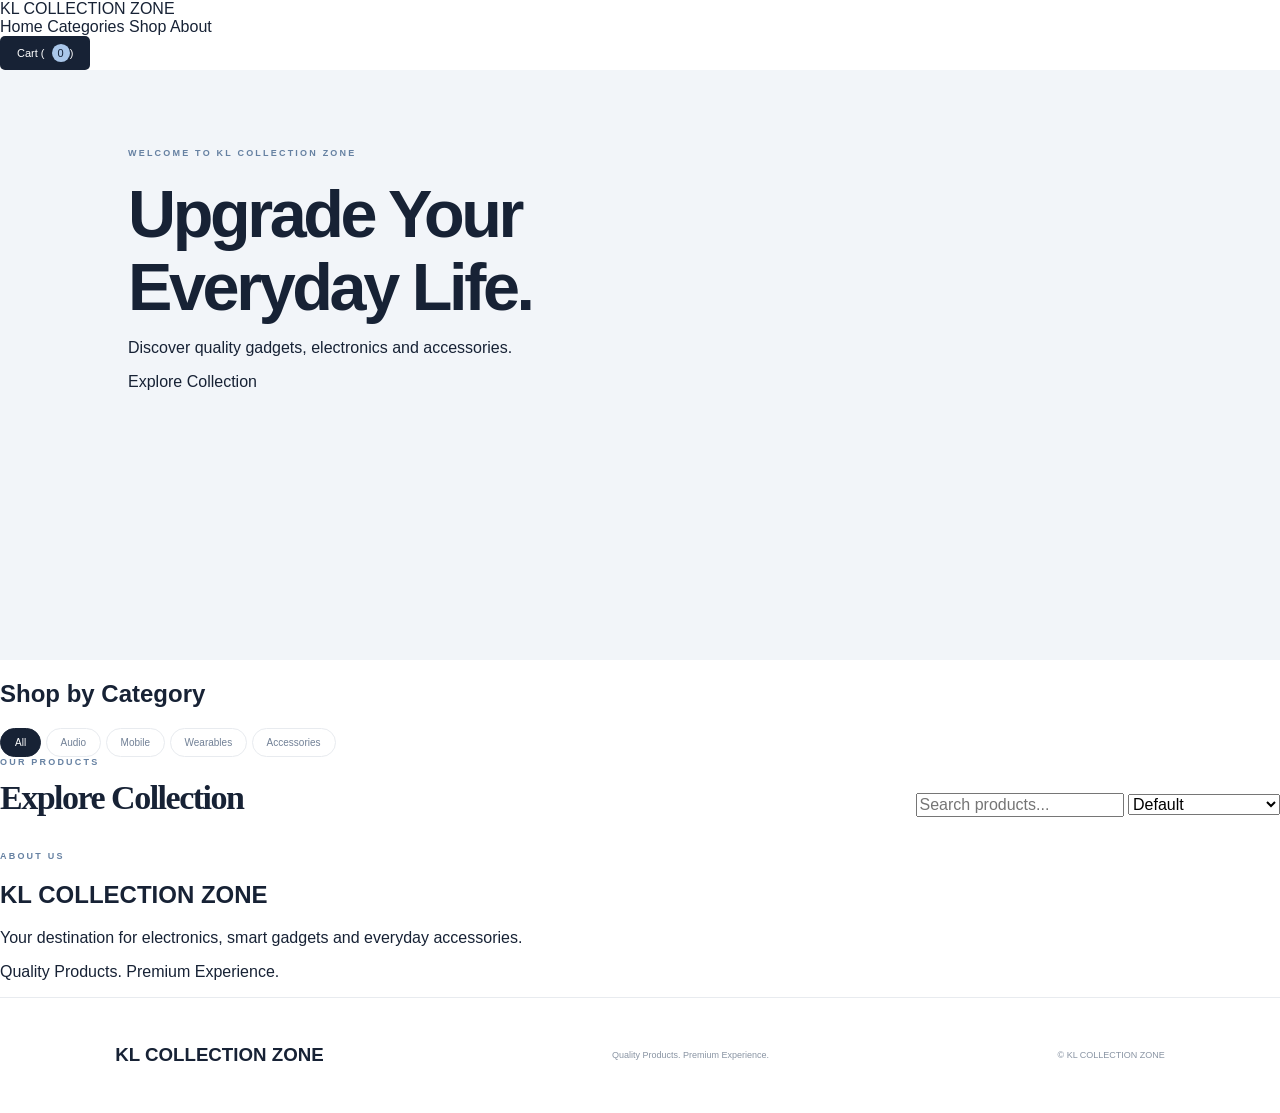
==== index.html @ f2399418 "Update index.html" ====
<!DOCTYPE html>
<html lang="bn">
<head>
  <meta charset="UTF-8">
  <meta name="viewport" content="width=device-width, initial-scale=1.0">
  <title>KL COLLECTION ZONE | Premium Store</title>
  <link rel="stylesheet" href="style.css">
</head>
<body>

<header class="header">
  <a href="#" class="logo">KL COLLECTION <span>ZONE</span></a>
  <nav>
    <a href="#home">Home</a>
    <a href="#categories">Categories</a>
    <a href="#shop">Shop</a>
    <a href="#about">About</a>
  </nav>
  <button class="cart-button" id="openCart">
    Cart (<span id="cartCount">0</span>)
  </button>
</header>

<section class="hero" id="home">
  <div class="hero-content">
    <p class="eyebrow">WELCOME TO KL COLLECTION ZONE</p>
    <h1>Upgrade Your <span>Everyday Life.</span></h1>
    <p>Discover quality gadgets, electronics and accessories.</p>
    <a href="#shop" class="primary-button">Explore Collection</a>
  </div>
</section>

<section id="categories">
  <h2>Shop by Category</h2>
  <div class="filters">
    <button class="filter active" data-filter="All">All</button>
    <button class="filter" data-filter="Audio">Audio</button>
    <button class="filter" data-filter="Mobile">Mobile</button>
    <button class="filter" data-filter="Wearables">Wearables</button>
    <button class="filter" data-filter="Accessories">Accessories</button>
  </div>
</section>

<section id="shop">
  <div class="section-heading">
    <div>
      <p class="eyebrow">OUR PRODUCTS</p>
      <h2>Explore Collection</h2>
    </div>
    <div class="tools">
      <input id="searchInput" type="search" placeholder="Search products...">
      <select id="sortSelect">
        <option value="default">Default</option>
        <option value="low">Price: Low to High</option>
        <option value="high">Price: High to Low</option>
      </select>
    </div>
  </div>

  <div class="product-grid" id="productGrid"></div>
</section>

<section class="about" id="about">
  <p class="eyebrow">ABOUT US</p>
  <h2>KL COLLECTION ZONE</h2>
  <p>Your destination for electronics, smart gadgets and everyday accessories.</p>
  <p>Quality Products. Premium Experience.</p>
</section>

<footer>
  <h3>KL COLLECTION ZONE</h3>
  <p>Quality Products. Premium Experience.</p>
  <p>© <span id="year"></span> KL COLLECTION ZONE</p>
</footer>

<div class="overlay" id="overlay"></div>

<aside class="cart-drawer" id="cartDrawer">
  <div class="cart-header">
    <h2>Your Cart</h2>
    <button id="closeCart" class="close-button">×</button>
  </div>

  <div id="cartItems"></div>

  <div class="cart-footer">
    <h3>Subtotal: <span id="subtotal">৳0</span></h3>
    <button id="checkoutBtn" class="primary-button full-button">
      Order via WhatsApp
    </button>
  </div>
</aside>

<script src="script.js"></script>
</body>
</html>
---- style.css ----
*{box-sizing:border-box} :root{--ink:#172235;--muted:#758092;--paper:#f7f8fa;--line:#e8ebef;--blue:#c9d9ef;--accent:#b9d1ee}html{scroll-behavior:smooth}body{margin:0;background:#fff;color:var(--ink);font-family:"DM Sans",sans-serif}a{color:inherit;text-decoration:none}button,input,select,textarea{font:inherit}.announcement{height:32px;background:#111c2d;color:#dce5f1;text-align:center;font-size:9px;letter-spacing:2px;display:flex;align-items:center;justify-content:center;gap:12px}.announcement span{color:#91b7e6}.site-header{height:82px;padding:0 7.2%;display:flex;align-items:center;justify-content:space-between;border-bottom:1px solid #f0f1f3;background:#fff;position:sticky;top:0;z-index:10}.brand{display:flex;align-items:center;gap:11px;font:800 12px Manrope,sans-serif;letter-spacing:1.4px}.brand b{font-weight:500;color:#8092aa}.brand-mark{width:38px;height:38px;background:#172235;color:#fff;border-radius:11px;display:grid;place-items:center;font:800 14px Manrope;letter-spacing:-1px}.desktop-nav{display:flex;gap:37px;font-size:12px;color:#667184}.desktop-nav a:hover,.text-link:hover{color:#4777ae}.header-actions{display:flex;align-items:center;gap:18px}.icon-btn,.menu-toggle{border:0;background:none;font-size:26px;color:#25334a;cursor:pointer}.cart-button{background:#172235;color:white;border:0;border-radius:5px;padding:11px 17px;font-size:11px;cursor:pointer}.cart-button span{background:#a9c6e9;color:#142238;border-radius:50%;padding:3px 6px;margin-left:7px}.menu-toggle{display:none}.hero{min-height:590px;background:#f2f5f9;display:grid;grid-template-columns:1fr 1fr;padding:78px 10% 65px;overflow:hidden}.hero-copy{align-self:center;max-width:530px;z-index:1}.eyebrow{font-size:9px;letter-spacing:2.2px;font-weight:800;color:#6681a2;margin:0 0 20px}.eyebrow span{display:inline-block;width:22px;height:2px;background:#8baed4;vertical-align:middle;margin-right:9px}.hero h1{font:700 clamp(42px,5.2vw,68px)/1.09 Manrope,sans-serif;letter-spacing:-3.4px;margin:0;color:#172235}.hero h1 em,.promo h2 em{font-style:normal;color:#7595bb}.hero-description{max-width:410px;color:#778295;line-height:1.8;font-size:13px;margin:24px 0 28px}.hero-buttons{display:flex;align-items:center;gap:25px}.button{display:inline-flex;align-items:center;justify-content:center;gap:22px;padding:15px 20px;border:0;border-radius:4px;font-size:11px;font-weight:700;cursor:pointer;transition:.2s}.button:hover{transform:translateY(-2px)}.button-dark{background:#172235;color:#fff}.text-link{font-size:11px;font-weight:700}.hero-proof{display:flex;align-items:center;gap:12px;margin-top:55px;color:#8490a0;font-size:10px}.proof-avatars{display:flex}.proof-avatars i{font-style:normal;width:25px;height:25px;border-radius:50%;display:grid;place-items:center;background:#d5e1ef;border:2px solid #f2f5f9;margin-right:-6px;color:#3a526e;font-size:9px}.proof-avatars i:nth-child(2){background:#bbcfe5}.proof-avatars i:nth-child(3){background:#172235;color:white}.hero-art{position:relative;min-height:430px;display:grid;place-items:center}.hero-orbit{position:absolute;border:1px solid #dce4ed;border-radius:50%;width:410px;height:410px}.orbit-two{width:320px;height:320px;border-style:dashed}.hero-device{width:205px;height:300px;background:linear-gradient(145deg,#293b54,#0e1726);border-radius:28px;padding:10px;box-shadow:25px 35px 65px #344c6b55;transform:rotate(10deg);position:relative;z-index:1}.device-screen{height:100%;border-radius:20px;background:linear-gradient(155deg,#a9c4e4,#425d7e 48%,#17263a);display:flex;flex-direction:column;align-items:center;justify-content:center;color:white;position:relative;overflow:hidden}.device-screen span{font:800 64px Manrope;letter-spacing:-8px;z-index:1}.device-screen small{font-size:7px;letter-spacing:3px;z-index:1}.screen-glow{position:absolute;width:180px;height:180px;background:#eaf3ff66;filter:blur(45px);border-radius:50%;top:20px}.device-side{position:absolute;right:-4px;top:85px;height:50px;width:4px;background:#6e8097;border-radius:0 3px 3px 0}.hero-label{position:absolute;top:34px;left:8%;font-size:9px;letter-spacing:2px;line-height:1.7;color:#8796a9}.hero-label b{display:block;color:#334a66;margin-top:7px}.floating-chip{position:absolute;background:#fff;padding:12px 15px;border-radius:4px;box-shadow:0 12px 35px #20334b18;font-size:8px;letter-spacing:1.3px;color:#53657c;z-index:2}.chip-top{top:90px;right:0}.chip-bottom{bottom:65px;left:0}.trust-strip{padding:26px 9%;display:grid;grid-template-columns:repeat(4,1fr);border-bottom:1px solid var(--line);gap:20px}.trust-strip div{display:flex;align-items:center;gap:12px;font-size:10px;color:#7d8898}.trust-strip b{font:700 12px Manrope;color:#8ba7c8}.section{padding:95px 9%}.section-heading{display:flex;align-items:end;justify-content:space-between;margin-bottom:34px}.section-heading h2,.about-section h2{font:700 34px Manrope;letter-spacing:-1.5px;margin:0}.section-heading>p{font-size:11px;color:#8b95a3}.section-heading .eyebrow{margin-bottom:12px}.category-grid{display:grid;grid-template-columns:repeat(4,1fr);gap:14px}.category-card{min-height:145px;border:0;border-radius:7px;padding:20px;text-align:left;display:flex;align-items:end;gap:13px;position:relative;cursor:pointer;color:#24344a;overflow:hidden}.cat-a{background:#e7edf4}.cat-b{background:#e8eef5}.cat-c{background:#e4eaf0}.cat-d{background:#edf0f4}.category-icon{position:absolute;right:18px;top:15px;font-size:37px;color:#8198b5;opacity:.8}.category-card span:nth-child(2){display:flex;flex-direction:column;gap:5px}.category-card b{font:700 16px Manrope}.category-card small{font-size:9px;color:#758296}.category-card>i{font-style:normal;margin-left:auto;font-size:16px}.shop-section{padding-top:25px}.shop-heading{margin-bottom:25px}.shop-controls{display:flex;gap:10px}.search-box{display:flex;align-items:center;gap:7px;border:1px solid var(--line);padding:0 10px;border-radius:4px;color:#8b97a7}.search-box input{border:0;outline:0;width:135px;padding:10px 0;font-size:10px}.shop-controls select{border:1px solid var(--line);padding:0 10px;border-radius:4px;color:#647185;font-size:10px;background:white}.filter-row{display:flex;gap:8px;margin-bottom:24px;flex-wrap:wrap}.filter{background:white;border:1px solid var(--line);border-radius:30px;padding:8px 14px;font-size:10px;color:#718096;cursor:pointer}.filter.active,.filter:hover{background:#172235;color:white;border-color:#172235}.product-grid{display:grid;grid-template-columns:repeat(4,1fr);gap:18px}.product-card{min-width:0}.product-image{height:215px;border-radius:6px;background:#f0f3f7;display:grid;place-items:center;position:relative;overflow:hidden}.product-image img{width:78%;height:78%;object-fit:contain;mix-blend-mode:multiply;transition:transform .35s}.product-card:hover .product-image img{transform:scale(1.07)}.product-tag{position:absolute;top:12px;left:12px;background:#fff;padding:6px 8px;font-size:8px;letter-spacing:.8px;color:#647b98;border-radius:2px}.add-btn{position:absolute;right:11px;bottom:11px;width:34px;height:34px;border:0;border-radius:50%;background:#172235;color:white;font-size:19px;cursor:pointer}.product-info{padding:14px 2px}.product-category{font-size:8px;letter-spacing:1.5px;color:#91a0b3;text-transform:uppercase}.product-info h3{font:700 13px Manrope;margin:7px 0;color:#27354a}.product-bottom{display:flex;align-items:center;justify-content:space-between}.price{font-size:12px;font-weight:800}.rating{font-size:9px;color:#8c98a7}.demo-note{font-size:9px;line-height:1.6;color:#9aa3af;margin-top:25px}.promo{margin:10px 9% 0;background:#172235;border-radius:8px;min-height:330px;padding:55px 8%;display:flex;justify-content:space-between;align-items:center;color:white;overflow:hidden;position:relative}.promo .eyebrow{color:#a9c4e4}.promo h2{font:700 39px/1.15 Manrope;letter-spacing:-1.5px;margin:0 0 15px}.promo h2 em{color:#a8c6e9}.promo p:not(.eyebrow){font-size:11px;color:#aab5c4;margin-bottom:23px}.button-light{background:#d9e6f4;color:#172235}.promo-orb{width:220px;height:220px;border-radius:50%;border:1px solid #7188a555;background:radial-gradient(circle at 35% 30%,#a9c6e855,#405c7c 65%,#263950);display:flex;flex-direction:column;align-items:center;justify-content:center;box-shadow:0 0 0 28px #ffffff08,0 0 0 58px #ffffff05;margin-right:8%}.promo-orb span{font:800 65px Manrope;letter-spacing:-9px}.promo-orb small{font-size:7px;letter-spacing:3px;color:#d0dced}.about-section{display:grid;grid-template-columns:1fr 1fr;align-items:center;gap:60px;padding-top:100px;padding-bottom:100px}.about-section>p{font-size:12px;line-height:2;color:#7b8797;max-width:440px}footer{padding:28px 9%;border-top:1px solid var(--line);display:flex;align-items:center;justify-content:space-between}footer p,footer>a:last-child{font-size:9px;color:#8994a3}.footer-brand{font-size:10px}.overlay{position:fixed;inset:0;background:#0d1728a8;z-index:19;opacity:0;visibility:hidden;transition:.25s}.overlay.show{opacity:1;visibility:visible}.cart-drawer{position:fixed;right:0;top:0;height:100dvh;width:min(430px,100%);background:white;z-index:20;transform:translateX(105%);transition:.3s;padding:28px;display:flex;flex-direction:column}.cart-drawer.open{transform:translateX(0)}.drawer-head{display:flex;justify-content:space-between;align-items:center;border-bottom:1px solid var(--line);padding-bottom:20px}.drawer-head .eyebrow{margin-bottom:7px}.drawer-head h2,.checkout-modal h2{font:700 25px Manrope;margin:0}.close-btn{border:0;background:none;font-size:28px;cursor:pointer;color:#718096}.cart-items{flex:1;overflow:auto;padding:15px 0}.empty-cart{color:#8c98a8;text-align:center;padding:55px 10px;font-size:12px}.cart-item{display:grid;grid-template-columns:65px 1fr auto;gap:12px;align-items:center;padding:12px 0;border-bottom:1px solid var(--line)}.cart-item img{width:65px;height:65px;object-fit:contain;background:#f2f4f7;border-radius:4px}.cart-item h4{font:700 11px Manrope;margin:0 0 6px}.cart-item small{color:#7e8a9b;font-size:10px}.qty-controls{display:flex;align-items:center;gap:9px;margin-top:8px}.qty-controls button{width:22px;height:22px;border:1px solid var(--line);background:white;border-radius:3px;cursor:pointer}.cart-footer{border-top:1px solid var(--line);padding-top:18px}.subtotal{display:flex;justify-content:space-between;font-size:13px}.cart-footer>p{font-size:9px;color:#8994a3}.checkout-btn{width:100%;margin-top:10px}.modal-wrap{position:fixed;inset:0;background:#0d1728a8;z-index:30;display:none;place-items:center;padding:16px}.modal-wrap.show{display:grid}.checkout-modal{background:white;width:min(480px,100%);max-height:92dvh;overflow:auto;border-radius:8px;padding:30px;position:relative}.modal-close{position:absolute;right:20px;top:17px}.checkout-modal .eyebrow{margin:0 0 8px}.modal-intro{font-size:11px;color:#7c8999;line-height:1.6;margin-bottom:20px}.checkout-modal form{display:grid;gap:13px}.checkout-modal label{font-size:10px;font-weight:700;color:#536176;display:grid;gap:6px}.checkout-modal input,.checkout-modal textarea,.checkout-modal select{width:100%;border:1px solid var(--line);border-radius:4px;padding:11px;font-size:11px;outline-color:#9bb9dc}.checkout-modal form .button{margin-top:5px}.checkout-modal .demo-note{margin-bottom:0}@media(max-width:900px){.site-header{padding:0 5%}.hero{padding:60px 7%;grid-template-columns:1fr 1fr}.hero h1{font-size:48px}.section{padding-left:7%;padding-right:7%}.product-grid{grid-template-columns:repeat(3,1fr)}.category-grid{grid-template-columns:repeat(2,1fr)}.trust-strip{padding-left:7%;padding-right:7%;grid-template-columns:repeat(2,1fr)}}@media(max-width:650px){.announcement{font-size:7px;letter-spacing:1.3px}.site-header{height:68px}.brand{font-size:9px;gap:7px}.brand-mark{width:33px;height:33px}.desktop-nav{display:none;position:absolute;top:68px;left:0;right:0;background:white;padding:20px 7%;flex-direction:column;gap:18px;border-bottom:1px solid var(--line)}.desktop-nav.show{display:flex}.header-actions{gap:10px}.icon-btn{display:none}.menu-toggle{display:block;font-size:20px}.cart-button{padding:9px 11px;font-size:10px}.hero{display:flex;flex-direction:column;padding:58px 7% 25px;min-height:0}.hero h1{font-size:43px;letter-spacing:-2.5px}.hero-description{font-size:12px}.hero-proof{margin-top:30px}.hero-art{min-height:320px;margin-top:15px}.hero-orbit{width:290px;height:290px}.orbit-two{width:225px;height:225px}.hero-device{width:145px;height:220px;border-radius:21px}.device-screen{border-radius:15px}.device-screen span{font-size:48px}.chip-top{right:0;top:55px}.chip-bottom{bottom:35px;left:0}.hero-label{top:10px;left:0}.trust-strip{padding:22px 7%;gap:18px 10px}.trust-strip div{font-size:9px}.section{padding:65px 6%}.section-heading{align-items:start;gap:15px;flex-direction:column}.section-heading h2,.about-section h2{font-size:29px}.section-heading>p{margin:0}.category-grid{gap:9px}.category-card{min-height:125px;padding:14px}.category-card b{font-size:14px}.category-card small{font-size:8px}.category-icon{font-size:29px}.shop-section{padding-top:5px}.shop-heading{gap:18px}.shop-controls{width:100%}.search-box{flex:1}.search-box input{width:100%;min-width:0}.shop-controls select{max-width:120px}.filter-row{gap:6px}.filter{font-size:9px;padding:7px 11px}.product-grid{grid-template-columns:repeat(2,minmax(0,1fr));gap:14px 10px}.product-image{height:155px}.product-info h3{font-size:11px}.promo{margin:0 5%;padding:38px 7%;min-height:0}.promo h2{font-size:31px}.promo-orb{width:105px;height:105px;margin:0 0 0 8px;flex-shrink:0;box-shadow:0 0 0 14px #ffffff08}.promo-orb span{font-size:38px;letter-spacing:-6px}.promo-orb small{font-size:4px;letter-spacing:1px}.promo p:not(.eyebrow){font-size:9px;max-width:220px}.button{padding:12px 14px;font-size:9px}.about-section{grid-template-columns:1fr;gap:15px;padding-top:65px;padding-bottom:65px}.about-section>p{font-size:11px}footer{padding:22px 6%;gap:10px;flex-wrap:wrap}footer p{order:3;width:100%;margin:5px 0 0}.footer-brand{font-size:8px}}
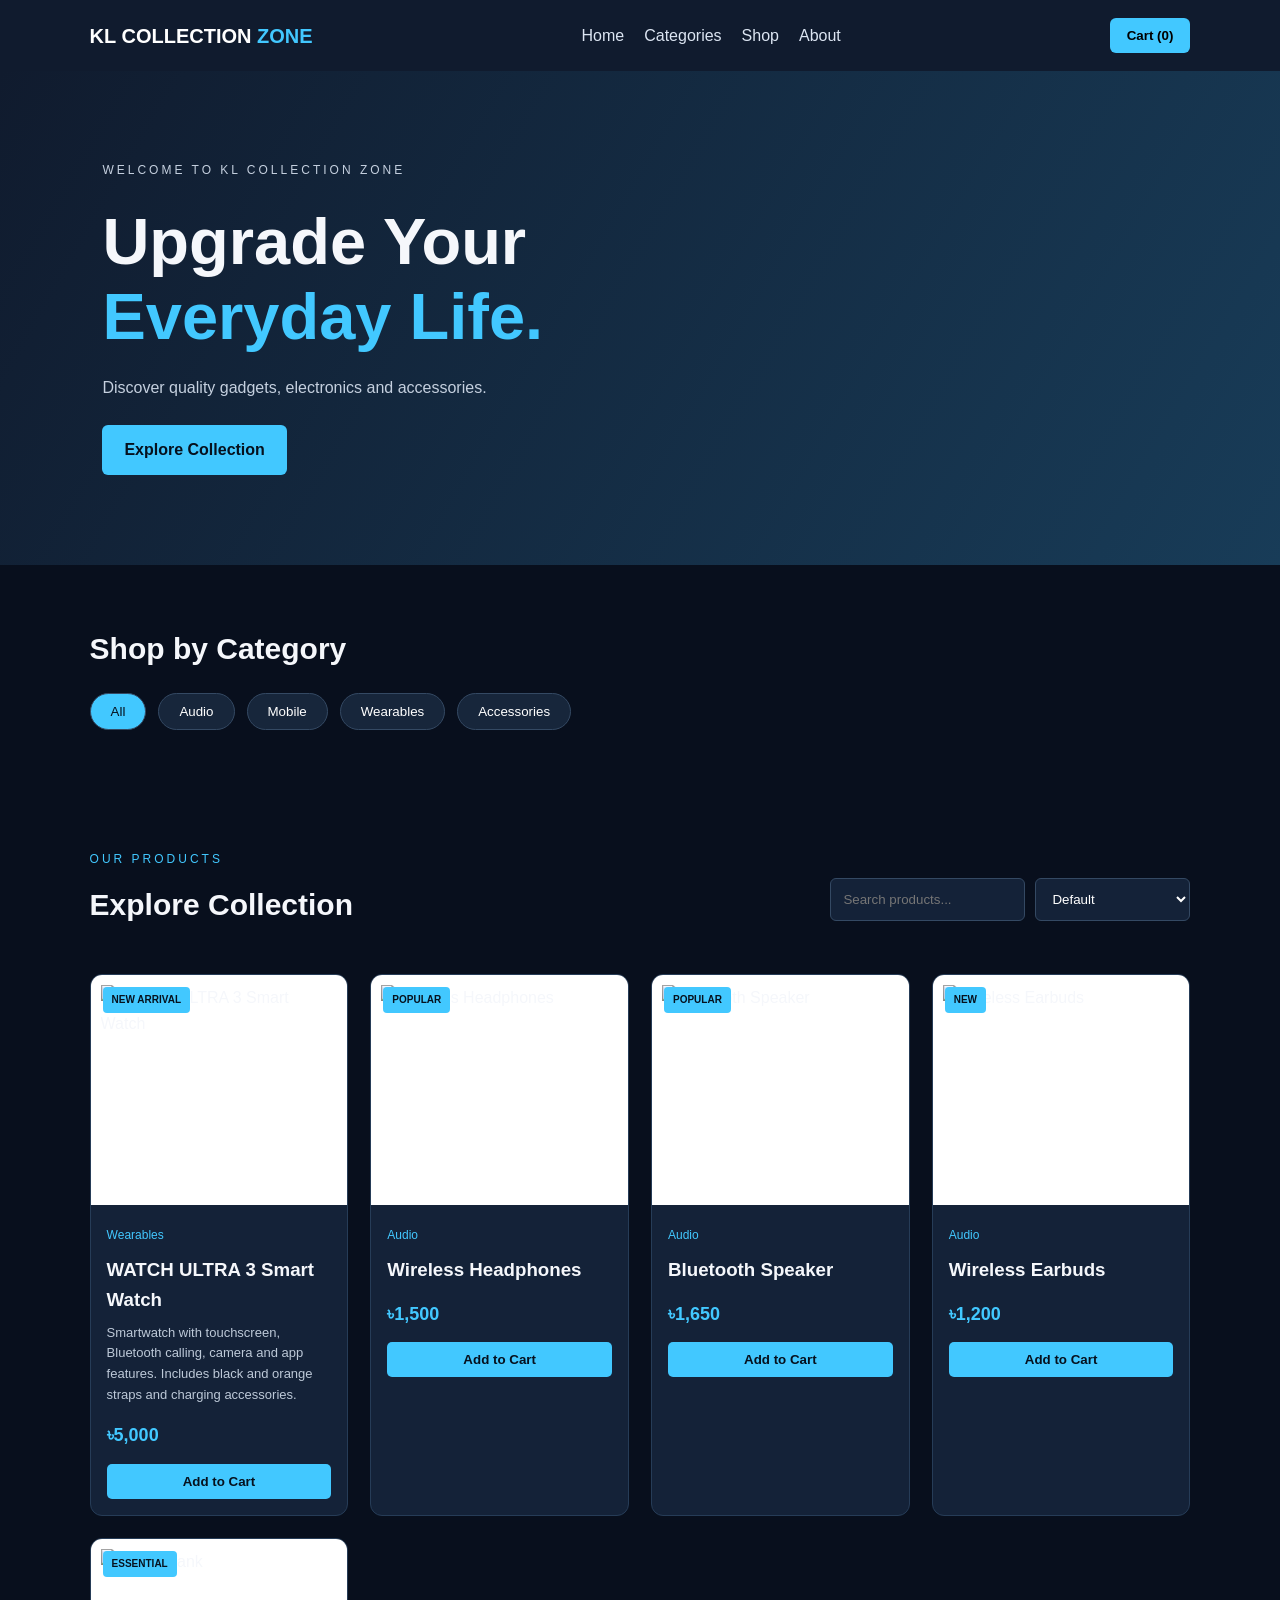
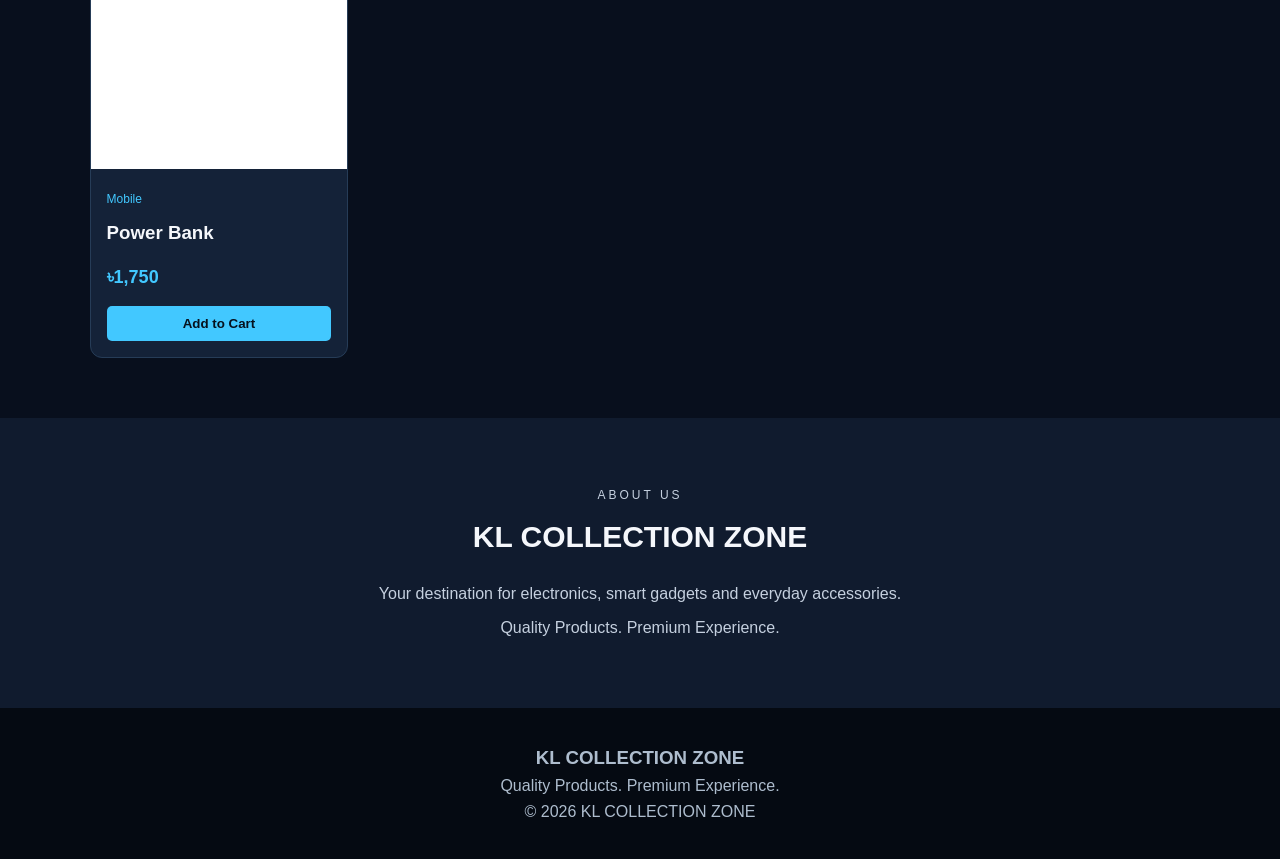
==== commit 47e00ffa: "Add files via upload" ====
--- a/index.html
+++ b/index.html
@@ -86,11 +86,55 @@
   <div class="cart-footer">
     <h3>Subtotal: <span id="subtotal">৳0</span></h3>
     <button id="checkoutBtn" class="primary-button full-button">
-      Order via WhatsApp
+      অর্ডার করুন
     </button>
   </div>
 </aside>
 
+<div class="checkout-modal" id="checkoutModal" aria-hidden="true">
+  <div class="checkout-panel">
+    <div class="checkout-heading">
+      <div>
+        <p class="eyebrow">CASH ON DELIVERY</p>
+        <h2>চেকআউট</h2>
+      </div>
+      <button type="button" class="close-button" id="closeCheckout" aria-label="Close">×</button>
+    </div>
+
+    <form id="checkoutForm">
+      <label for="customerName">কাস্টমার নাম</label>
+      <input id="customerName" name="customerName" type="text" placeholder="আপনার নাম লিখুন" required>
+
+      <label for="customerPhone">কাস্টমার নাম্বার</label>
+      <input id="customerPhone" name="customerPhone" type="tel" inputmode="tel" placeholder="01XXXXXXXXX" pattern="01[0-9]{9}" required>
+
+      <label for="districtSelect">জেলা নির্বাচন করুন</label>
+      <select id="districtSelect" name="district" required>
+        <option value="">জেলা নির্বাচন করুন</option>
+      </select>
+
+      <label for="upazilaSelect">উপজেলা নির্বাচন করুন</label>
+      <select id="upazilaSelect" name="upazila" required disabled>
+        <option value="">আগে জেলা নির্বাচন করুন</option>
+      </select>
+
+      <label for="deliveryAddress">বিস্তারিত ডেলিভারি ঠিকানা</label>
+      <textarea id="deliveryAddress" name="deliveryAddress" rows="3" placeholder="বাসা/রোড/এলাকা/গ্রাম লিখুন" required></textarea>
+
+      <label for="orderNote">অতিরিক্ত নির্দেশনা <span>(ঐচ্ছিক)</span></label>
+      <textarea id="orderNote" name="orderNote" rows="2" placeholder="কোনো অতিরিক্ত নির্দেশনা থাকলে লিখুন"></textarea>
+
+      <div class="order-summary">
+        <div><span>পণ্যের মূল্য</span><strong id="checkoutSubtotal">৳০</strong></div>
+        <div><span>ডেলিভারি চার্জ</span><strong id="deliveryCharge">জেলা নির্বাচন করুন</strong></div>
+        <div class="grand-total"><span>সর্বমোট</span><strong id="checkoutTotal">৳০</strong></div>
+      </div>
+      <p class="cod-note">পেমেন্ট পদ্ধতি: ক্যাশ অন ডেলিভারি (পণ্য হাতে পেয়ে মূল্য পরিশোধ)</p>
+      <button class="primary-button full-button" type="submit">WhatsApp-এ অর্ডার নিশ্চিত করুন</button>
+    </form>
+  </div>
+</div>
+
 <script src="script.js"></script>
 </body>
 </html>
--- a/style.css
+++ b/style.css
@@ -1 +1,452 @@
-*{box-sizing:border-box} :root{--ink:#172235;--muted:#758092;--paper:#f7f8fa;--line:#e8ebef;--blue:#c9d9ef;--accent:#b9d1ee}html{scroll-behavior:smooth}body{margin:0;background:#fff;color:var(--ink);font-family:"DM Sans",sans-serif}a{color:inherit;text-decoration:none}button,input,select,textarea{font:inherit}.announcement{height:32px;background:#111c2d;color:#dce5f1;text-align:center;font-size:9px;letter-spacing:2px;display:flex;align-items:center;justify-content:center;gap:12px}.announcement span{color:#91b7e6}.site-header{height:82px;padding:0 7.2%;display:flex;align-items:center;justify-content:space-between;border-bottom:1px solid #f0f1f3;background:#fff;position:sticky;top:0;z-index:10}.brand{display:flex;align-items:center;gap:11px;font:800 12px Manrope,sans-serif;letter-spacing:1.4px}.brand b{font-weight:500;color:#8092aa}.brand-mark{width:38px;height:38px;background:#172235;color:#fff;border-radius:11px;display:grid;place-items:center;font:800 14px Manrope;letter-spacing:-1px}.desktop-nav{display:flex;gap:37px;font-size:12px;color:#667184}.desktop-nav a:hover,.text-link:hover{color:#4777ae}.header-actions{display:flex;align-items:center;gap:18px}.icon-btn,.menu-toggle{border:0;background:none;font-size:26px;color:#25334a;cursor:pointer}.cart-button{background:#172235;color:white;border:0;border-radius:5px;padding:11px 17px;font-size:11px;cursor:pointer}.cart-button span{background:#a9c6e9;color:#142238;border-radius:50%;padding:3px 6px;margin-left:7px}.menu-toggle{display:none}.hero{min-height:590px;background:#f2f5f9;display:grid;grid-template-columns:1fr 1fr;padding:78px 10% 65px;overflow:hidden}.hero-copy{align-self:center;max-width:530px;z-index:1}.eyebrow{font-size:9px;letter-spacing:2.2px;font-weight:800;color:#6681a2;margin:0 0 20px}.eyebrow span{display:inline-block;width:22px;height:2px;background:#8baed4;vertical-align:middle;margin-right:9px}.hero h1{font:700 clamp(42px,5.2vw,68px)/1.09 Manrope,sans-serif;letter-spacing:-3.4px;margin:0;color:#172235}.hero h1 em,.promo h2 em{font-style:normal;color:#7595bb}.hero-description{max-width:410px;color:#778295;line-height:1.8;font-size:13px;margin:24px 0 28px}.hero-buttons{display:flex;align-items:center;gap:25px}.button{display:inline-flex;align-items:center;justify-content:center;gap:22px;padding:15px 20px;border:0;border-radius:4px;font-size:11px;font-weight:700;cursor:pointer;transition:.2s}.button:hover{transform:translateY(-2px)}.button-dark{background:#172235;color:#fff}.text-link{font-size:11px;font-weight:700}.hero-proof{display:flex;align-items:center;gap:12px;margin-top:55px;color:#8490a0;font-size:10px}.proof-avatars{display:flex}.proof-avatars i{font-style:normal;width:25px;height:25px;border-radius:50%;display:grid;place-items:center;background:#d5e1ef;border:2px solid #f2f5f9;margin-right:-6px;color:#3a526e;font-size:9px}.proof-avatars i:nth-child(2){background:#bbcfe5}.proof-avatars i:nth-child(3){background:#172235;color:white}.hero-art{position:relative;min-height:430px;display:grid;place-items:center}.hero-orbit{position:absolute;border:1px solid #dce4ed;border-radius:50%;width:410px;height:410px}.orbit-two{width:320px;height:320px;border-style:dashed}.hero-device{width:205px;height:300px;background:linear-gradient(145deg,#293b54,#0e1726);border-radius:28px;padding:10px;box-shadow:25px 35px 65px #344c6b55;transform:rotate(10deg);position:relative;z-index:1}.device-screen{height:100%;border-radius:20px;background:linear-gradient(155deg,#a9c4e4,#425d7e 48%,#17263a);display:flex;flex-direction:column;align-items:center;justify-content:center;color:white;position:relative;overflow:hidden}.device-screen span{font:800 64px Manrope;letter-spacing:-8px;z-index:1}.device-screen small{font-size:7px;letter-spacing:3px;z-index:1}.screen-glow{position:absolute;width:180px;height:180px;background:#eaf3ff66;filter:blur(45px);border-radius:50%;top:20px}.device-side{position:absolute;right:-4px;top:85px;height:50px;width:4px;background:#6e8097;border-radius:0 3px 3px 0}.hero-label{position:absolute;top:34px;left:8%;font-size:9px;letter-spacing:2px;line-height:1.7;color:#8796a9}.hero-label b{display:block;color:#334a66;margin-top:7px}.floating-chip{position:absolute;background:#fff;padding:12px 15px;border-radius:4px;box-shadow:0 12px 35px #20334b18;font-size:8px;letter-spacing:1.3px;color:#53657c;z-index:2}.chip-top{top:90px;right:0}.chip-bottom{bottom:65px;left:0}.trust-strip{padding:26px 9%;display:grid;grid-template-columns:repeat(4,1fr);border-bottom:1px solid var(--line);gap:20px}.trust-strip div{display:flex;align-items:center;gap:12px;font-size:10px;color:#7d8898}.trust-strip b{font:700 12px Manrope;color:#8ba7c8}.section{padding:95px 9%}.section-heading{display:flex;align-items:end;justify-content:space-between;margin-bottom:34px}.section-heading h2,.about-section h2{font:700 34px Manrope;letter-spacing:-1.5px;margin:0}.section-heading>p{font-size:11px;color:#8b95a3}.section-heading .eyebrow{margin-bottom:12px}.category-grid{display:grid;grid-template-columns:repeat(4,1fr);gap:14px}.category-card{min-height:145px;border:0;border-radius:7px;padding:20px;text-align:left;display:flex;align-items:end;gap:13px;position:relative;cursor:pointer;color:#24344a;overflow:hidden}.cat-a{background:#e7edf4}.cat-b{background:#e8eef5}.cat-c{background:#e4eaf0}.cat-d{background:#edf0f4}.category-icon{position:absolute;right:18px;top:15px;font-size:37px;color:#8198b5;opacity:.8}.category-card span:nth-child(2){display:flex;flex-direction:column;gap:5px}.category-card b{font:700 16px Manrope}.category-card small{font-size:9px;color:#758296}.category-card>i{font-style:normal;margin-left:auto;font-size:16px}.shop-section{padding-top:25px}.shop-heading{margin-bottom:25px}.shop-controls{display:flex;gap:10px}.search-box{display:flex;align-items:center;gap:7px;border:1px solid var(--line);padding:0 10px;border-radius:4px;color:#8b97a7}.search-box input{border:0;outline:0;width:135px;padding:10px 0;font-size:10px}.shop-controls select{border:1px solid var(--line);padding:0 10px;border-radius:4px;color:#647185;font-size:10px;background:white}.filter-row{display:flex;gap:8px;margin-bottom:24px;flex-wrap:wrap}.filter{background:white;border:1px solid var(--line);border-radius:30px;padding:8px 14px;font-size:10px;color:#718096;cursor:pointer}.filter.active,.filter:hover{background:#172235;color:white;border-color:#172235}.product-grid{display:grid;grid-template-columns:repeat(4,1fr);gap:18px}.product-card{min-width:0}.product-image{height:215px;border-radius:6px;background:#f0f3f7;display:grid;place-items:center;position:relative;overflow:hidden}.product-image img{width:78%;height:78%;object-fit:contain;mix-blend-mode:multiply;transition:transform .35s}.product-card:hover .product-image img{transform:scale(1.07)}.product-tag{position:absolute;top:12px;left:12px;background:#fff;padding:6px 8px;font-size:8px;letter-spacing:.8px;color:#647b98;border-radius:2px}.add-btn{position:absolute;right:11px;bottom:11px;width:34px;height:34px;border:0;border-radius:50%;background:#172235;color:white;font-size:19px;cursor:pointer}.product-info{padding:14px 2px}.product-category{font-size:8px;letter-spacing:1.5px;color:#91a0b3;text-transform:uppercase}.product-info h3{font:700 13px Manrope;margin:7px 0;color:#27354a}.product-bottom{display:flex;align-items:center;justify-content:space-between}.price{font-size:12px;font-weight:800}.rating{font-size:9px;color:#8c98a7}.demo-note{font-size:9px;line-height:1.6;color:#9aa3af;margin-top:25px}.promo{margin:10px 9% 0;background:#172235;border-radius:8px;min-height:330px;padding:55px 8%;display:flex;justify-content:space-between;align-items:center;color:white;overflow:hidden;position:relative}.promo .eyebrow{color:#a9c4e4}.promo h2{font:700 39px/1.15 Manrope;letter-spacing:-1.5px;margin:0 0 15px}.promo h2 em{color:#a8c6e9}.promo p:not(.eyebrow){font-size:11px;color:#aab5c4;margin-bottom:23px}.button-light{background:#d9e6f4;color:#172235}.promo-orb{width:220px;height:220px;border-radius:50%;border:1px solid #7188a555;background:radial-gradient(circle at 35% 30%,#a9c6e855,#405c7c 65%,#263950);display:flex;flex-direction:column;align-items:center;justify-content:center;box-shadow:0 0 0 28px #ffffff08,0 0 0 58px #ffffff05;margin-right:8%}.promo-orb span{font:800 65px Manrope;letter-spacing:-9px}.promo-orb small{font-size:7px;letter-spacing:3px;color:#d0dced}.about-section{display:grid;grid-template-columns:1fr 1fr;align-items:center;gap:60px;padding-top:100px;padding-bottom:100px}.about-section>p{font-size:12px;line-height:2;color:#7b8797;max-width:440px}footer{padding:28px 9%;border-top:1px solid var(--line);display:flex;align-items:center;justify-content:space-between}footer p,footer>a:last-child{font-size:9px;color:#8994a3}.footer-brand{font-size:10px}.overlay{position:fixed;inset:0;background:#0d1728a8;z-index:19;opacity:0;visibility:hidden;transition:.25s}.overlay.show{opacity:1;visibility:visible}.cart-drawer{position:fixed;right:0;top:0;height:100dvh;width:min(430px,100%);background:white;z-index:20;transform:translateX(105%);transition:.3s;padding:28px;display:flex;flex-direction:column}.cart-drawer.open{transform:translateX(0)}.drawer-head{display:flex;justify-content:space-between;align-items:center;border-bottom:1px solid var(--line);padding-bottom:20px}.drawer-head .eyebrow{margin-bottom:7px}.drawer-head h2,.checkout-modal h2{font:700 25px Manrope;margin:0}.close-btn{border:0;background:none;font-size:28px;cursor:pointer;color:#718096}.cart-items{flex:1;overflow:auto;padding:15px 0}.empty-cart{color:#8c98a8;text-align:center;padding:55px 10px;font-size:12px}.cart-item{display:grid;grid-template-columns:65px 1fr auto;gap:12px;align-items:center;padding:12px 0;border-bottom:1px solid var(--line)}.cart-item img{width:65px;height:65px;object-fit:contain;background:#f2f4f7;border-radius:4px}.cart-item h4{font:700 11px Manrope;margin:0 0 6px}.cart-item small{color:#7e8a9b;font-size:10px}.qty-controls{display:flex;align-items:center;gap:9px;margin-top:8px}.qty-controls button{width:22px;height:22px;border:1px solid var(--line);background:white;border-radius:3px;cursor:pointer}.cart-footer{border-top:1px solid var(--line);padding-top:18px}.subtotal{display:flex;justify-content:space-between;font-size:13px}.cart-footer>p{font-size:9px;color:#8994a3}.checkout-btn{width:100%;margin-top:10px}.modal-wrap{position:fixed;inset:0;background:#0d1728a8;z-index:30;display:none;place-items:center;padding:16px}.modal-wrap.show{display:grid}.checkout-modal{background:white;width:min(480px,100%);max-height:92dvh;overflow:auto;border-radius:8px;padding:30px;position:relative}.modal-close{position:absolute;right:20px;top:17px}.checkout-modal .eyebrow{margin:0 0 8px}.modal-intro{font-size:11px;color:#7c8999;line-height:1.6;margin-bottom:20px}.checkout-modal form{display:grid;gap:13px}.checkout-modal label{font-size:10px;font-weight:700;color:#536176;display:grid;gap:6px}.checkout-modal input,.checkout-modal textarea,.checkout-modal select{width:100%;border:1px solid var(--line);border-radius:4px;padding:11px;font-size:11px;outline-color:#9bb9dc}.checkout-modal form .button{margin-top:5px}.checkout-modal .demo-note{margin-bottom:0}@media(max-width:900px){.site-header{padding:0 5%}.hero{padding:60px 7%;grid-template-columns:1fr 1fr}.hero h1{font-size:48px}.section{padding-left:7%;padding-right:7%}.product-grid{grid-template-columns:repeat(3,1fr)}.category-grid{grid-template-columns:repeat(2,1fr)}.trust-strip{padding-left:7%;padding-right:7%;grid-template-columns:repeat(2,1fr)}}@media(max-width:650px){.announcement{font-size:7px;letter-spacing:1.3px}.site-header{height:68px}.brand{font-size:9px;gap:7px}.brand-mark{width:33px;height:33px}.desktop-nav{display:none;position:absolute;top:68px;left:0;right:0;background:white;padding:20px 7%;flex-direction:column;gap:18px;border-bottom:1px solid var(--line)}.desktop-nav.show{display:flex}.header-actions{gap:10px}.icon-btn{display:none}.menu-toggle{display:block;font-size:20px}.cart-button{padding:9px 11px;font-size:10px}.hero{display:flex;flex-direction:column;padding:58px 7% 25px;min-height:0}.hero h1{font-size:43px;letter-spacing:-2.5px}.hero-description{font-size:12px}.hero-proof{margin-top:30px}.hero-art{min-height:320px;margin-top:15px}.hero-orbit{width:290px;height:290px}.orbit-two{width:225px;height:225px}.hero-device{width:145px;height:220px;border-radius:21px}.device-screen{border-radius:15px}.device-screen span{font-size:48px}.chip-top{right:0;top:55px}.chip-bottom{bottom:35px;left:0}.hero-label{top:10px;left:0}.trust-strip{padding:22px 7%;gap:18px 10px}.trust-strip div{font-size:9px}.section{padding:65px 6%}.section-heading{align-items:start;gap:15px;flex-direction:column}.section-heading h2,.about-section h2{font-size:29px}.section-heading>p{margin:0}.category-grid{gap:9px}.category-card{min-height:125px;padding:14px}.category-card b{font-size:14px}.category-card small{font-size:8px}.category-icon{font-size:29px}.shop-section{padding-top:5px}.shop-heading{gap:18px}.shop-controls{width:100%}.search-box{flex:1}.search-box input{width:100%;min-width:0}.shop-controls select{max-width:120px}.filter-row{gap:6px}.filter{font-size:9px;padding:7px 11px}.product-grid{grid-template-columns:repeat(2,minmax(0,1fr));gap:14px 10px}.product-image{height:155px}.product-info h3{font-size:11px}.promo{margin:0 5%;padding:38px 7%;min-height:0}.promo h2{font-size:31px}.promo-orb{width:105px;height:105px;margin:0 0 0 8px;flex-shrink:0;box-shadow:0 0 0 14px #ffffff08}.promo-orb span{font-size:38px;letter-spacing:-6px}.promo-orb small{font-size:4px;letter-spacing:1px}.promo p:not(.eyebrow){font-size:9px;max-width:220px}.button{padding:12px 14px;font-size:9px}.about-section{grid-template-columns:1fr;gap:15px;padding-top:65px;padding-bottom:65px}.about-section>p{font-size:11px}footer{padding:22px 6%;gap:10px;flex-wrap:wrap}footer p{order:3;width:100%;margin:5px 0 0}.footer-brand{font-size:8px}}+* {
+  margin: 0;
+  padding: 0;
+  box-sizing: border-box;
+}
+
+html {
+  scroll-behavior: smooth;
+}
+
+body {
+  background: #080f1d;
+  color: #f5f7fb;
+  font-family: Arial, sans-serif;
+  line-height: 1.6;
+}
+
+.header {
+  background: #101b2e;
+  padding: 18px 7%;
+  display: flex;
+  justify-content: space-between;
+  align-items: center;
+  gap: 20px;
+  flex-wrap: wrap;
+}
+
+.logo {
+  color: white;
+  font-size: 20px;
+  font-weight: bold;
+  text-decoration: none;
+}
+
+.logo span,
+.hero h1 span {
+  color: #42c8ff;
+}
+
+nav {
+  display: flex;
+  gap: 20px;
+  flex-wrap: wrap;
+}
+
+nav a {
+  color: #dce5f2;
+  text-decoration: none;
+}
+
+nav a:hover {
+  color: #42c8ff;
+}
+
+.cart-button {
+  background: #42c8ff;
+  border: none;
+  padding: 10px 17px;
+  border-radius: 6px;
+  cursor: pointer;
+  font-weight: bold;
+}
+
+.hero {
+  min-height: 450px;
+  padding: 90px 8%;
+  display: flex;
+  align-items: center;
+  background: linear-gradient(120deg, #101b2e, #183c58);
+}
+
+.hero-content {
+  max-width: 700px;
+}
+
+.eyebrow {
+  color: #42c8ff;
+  letter-spacing: 3px;
+  font-size: 12px;
+  margin-bottom: 12px;
+}
+
+.hero h1 {
+  font-size: clamp(38px, 6vw, 65px);
+  line-height: 1.15;
+  margin-bottom: 20px;
+}
+
+.hero p {
+  color: #c5d0df;
+  margin-bottom: 25px;
+}
+
+.primary-button {
+  display: inline-block;
+  background: #42c8ff;
+  color: #06111e;
+  padding: 12px 22px;
+  border: none;
+  border-radius: 6px;
+  text-decoration: none;
+  font-weight: bold;
+  cursor: pointer;
+}
+
+section {
+  padding: 60px 7%;
+}
+
+h2 {
+  font-size: 30px;
+  margin-bottom: 20px;
+}
+
+.filters {
+  display: flex;
+  flex-wrap: wrap;
+  gap: 12px;
+}
+
+.filter {
+  background: #17263b;
+  color: white;
+  border: 1px solid #344963;
+  padding: 10px 20px;
+  border-radius: 25px;
+  cursor: pointer;
+}
+
+.filter.active,
+.filter:hover {
+  background: #42c8ff;
+  color: #06111e;
+}
+
+.section-heading {
+  display: flex;
+  justify-content: space-between;
+  align-items: center;
+  gap: 20px;
+  flex-wrap: wrap;
+}
+
+.tools {
+  display: flex;
+  gap: 10px;
+  flex-wrap: wrap;
+}
+
+.tools input,
+.tools select {
+  background: #142238;
+  color: white;
+  border: 1px solid #344963;
+  padding: 12px;
+  border-radius: 6px;
+}
+
+.tools input {
+  min-width: 190px;
+}
+
+.product-grid {
+  display: grid;
+  grid-template-columns: repeat(auto-fit, minmax(220px, 1fr));
+  gap: 22px;
+  margin-top: 25px;
+}
+
+.product-card {
+  background: #142238;
+  border: 1px solid #263c57;
+  border-radius: 12px;
+  overflow: hidden;
+  transition: transform .25s;
+}
+
+.product-card:hover {
+  transform: translateY(-5px);
+}
+
+.product-image {
+  height: 230px;
+  background: #fff;
+  position: relative;
+}
+
+.product-image img {
+  width: 100%;
+  height: 100%;
+  object-fit: contain;
+  padding: 10px;
+}
+
+.product-tag {
+  position: absolute;
+  top: 12px;
+  left: 12px;
+  z-index: 1;
+  background: #42c8ff;
+  color: #06111e;
+  padding: 5px 9px;
+  font-size: 10px;
+  font-weight: bold;
+  border-radius: 4px;
+}
+
+.product-info {
+  padding: 16px;
+}
+
+.product-category {
+  color: #42c8ff;
+  font-size: 12px;
+}
+
+.product-info h3 {
+  margin: 8px 0;
+}
+
+.product-description {
+  color: #bdc9d8;
+  font-size: 13px;
+}
+
+.product-bottom {
+  display: flex;
+  justify-content: space-between;
+  align-items: center;
+  margin-top: 15px;
+}
+
+.price {
+  color: #42c8ff;
+  font-weight: bold;
+  font-size: 18px;
+}
+
+.add-btn {
+  margin-top: 14px;
+  width: 100%;
+  padding: 10px;
+  border: none;
+  border-radius: 5px;
+  background: #42c8ff;
+  color: #06111e;
+  font-weight: bold;
+  cursor: pointer;
+}
+
+.about {
+  background: #101b2e;
+  text-align: center;
+}
+
+.about p {
+  color: #c5d0df;
+  margin: 8px 0;
+}
+
+footer {
+  text-align: center;
+  background: #050a12;
+  padding: 35px;
+  color: #aebdce;
+}
+
+.overlay {
+  display: none;
+  position: fixed;
+  inset: 0;
+  background: #0009;
+  z-index: 10;
+}
+
+.overlay.show {
+  display: block;
+}
+
+.cart-drawer {
+  position: fixed;
+  right: -420px;
+  top: 0;
+  width: min(400px, 90%);
+  height: 100vh;
+  background: #101b2e;
+  z-index: 11;
+  padding: 22px;
+  transition: right .3s;
+  display: flex;
+  flex-direction: column;
+}
+
+.cart-drawer.open {
+  right: 0;
+}
+
+.cart-header {
+  display: flex;
+  justify-content: space-between;
+  align-items: center;
+}
+
+.close-button {
+  background: none;
+  border: none;
+  color: white;
+  font-size: 30px;
+  cursor: pointer;
+}
+
+#cartItems {
+  flex: 1;
+  overflow-y: auto;
+}
+
+.cart-item {
+  display: flex;
+  justify-content: space-between;
+  gap: 10px;
+  padding: 15px 0;
+  border-bottom: 1px solid #344963;
+}
+
+.cart-item h4 {
+  font-size: 14px;
+}
+
+.qty-controls {
+  display: flex;
+  gap: 12px;
+  align-items: center;
+  margin-top: 8px;
+}
+
+.qty-controls button {
+  padding: 3px 10px;
+  cursor: pointer;
+}
+
+.cart-footer {
+  border-top: 1px solid #344963;
+  padding-top: 18px;
+}
+
+.full-button {
+  width: 100%;
+  margin-top: 15px;
+}
+
+.empty-cart {
+  color: #bdc9d8;
+  padding: 25px 0;
+}
+
+@media (max-width: 650px) {
+  .header {
+    justify-content: center;
+  }
+
+  nav {
+    justify-content: center;
+  }
+
+  .hero {
+    padding: 70px 7%;
+  }
+
+  .section-heading {
+    align-items: stretch;
+  }
+
+  .tools {
+    width: 100%;
+  }
+
+  .tools input,
+  .tools select {
+    flex: 1;
+    min-width: 0;
+  }
+}
+
+/* Checkout form */
+.checkout-modal {
+  display: none;
+  position: fixed;
+  inset: 0;
+  z-index: 20;
+  background: rgba(0, 0, 0, .78);
+  padding: 18px;
+  overflow-y: auto;
+  align-items: flex-start;
+  justify-content: center;
+}
+.checkout-modal.show { display: flex; }
+.checkout-panel {
+  width: min(620px, 100%);
+  margin: 18px auto;
+  padding: 26px;
+  background: #f8fafc;
+  color: #172033;
+  border-radius: 20px;
+  box-shadow: 0 18px 60px #0007;
+}
+.checkout-heading {
+  display: flex;
+  align-items: center;
+  justify-content: space-between;
+  margin-bottom: 18px;
+}
+.checkout-heading h2 { margin: 0; color: #101b2e; }
+.checkout-heading .close-button { color: #172033; }
+#checkoutForm { display: grid; gap: 9px; }
+#checkoutForm label { font-weight: 700; margin-top: 8px; }
+#checkoutForm label span { color: #788394; font-weight: 400; font-size: 13px; }
+#checkoutForm input,
+#checkoutForm select,
+#checkoutForm textarea {
+  width: 100%;
+  min-height: 50px;
+  border: 1px solid #d8dee8;
+  border-radius: 10px;
+  background: #fff;
+  color: #172033;
+  padding: 13px 14px;
+  font: inherit;
+  outline: none;
+}
+#checkoutForm textarea { resize: vertical; }
+#checkoutForm input:focus,
+#checkoutForm select:focus,
+#checkoutForm textarea:focus { border-color: #42c8ff; box-shadow: 0 0 0 3px #42c8ff25; }
+#checkoutForm select:disabled { background: #edf0f4; color: #8993a2; }
+.order-summary {
+  margin-top: 14px;
+  padding: 16px;
+  background: #eaf0f6;
+  border-radius: 12px;
+  display: grid;
+  gap: 10px;
+}
+.order-summary > div { display: flex; justify-content: space-between; gap: 12px; }
+.order-summary .grand-total { border-top: 1px solid #cbd5e1; padding-top: 12px; font-size: 18px; }
+.grand-total strong { color: #0879ad; }
+.cod-note { color: #166534; background: #dcfce7; border-radius: 8px; padding: 11px; font-size: 13px; }
+.checkout-panel .full-button { margin-top: 8px; }
+@media (max-width: 480px) {
+  .checkout-modal { padding: 8px; }
+  .checkout-panel { margin: 6px auto; padding: 19px 15px; border-radius: 15px; }
+  .checkout-heading h2 { font-size: 25px; }
+}
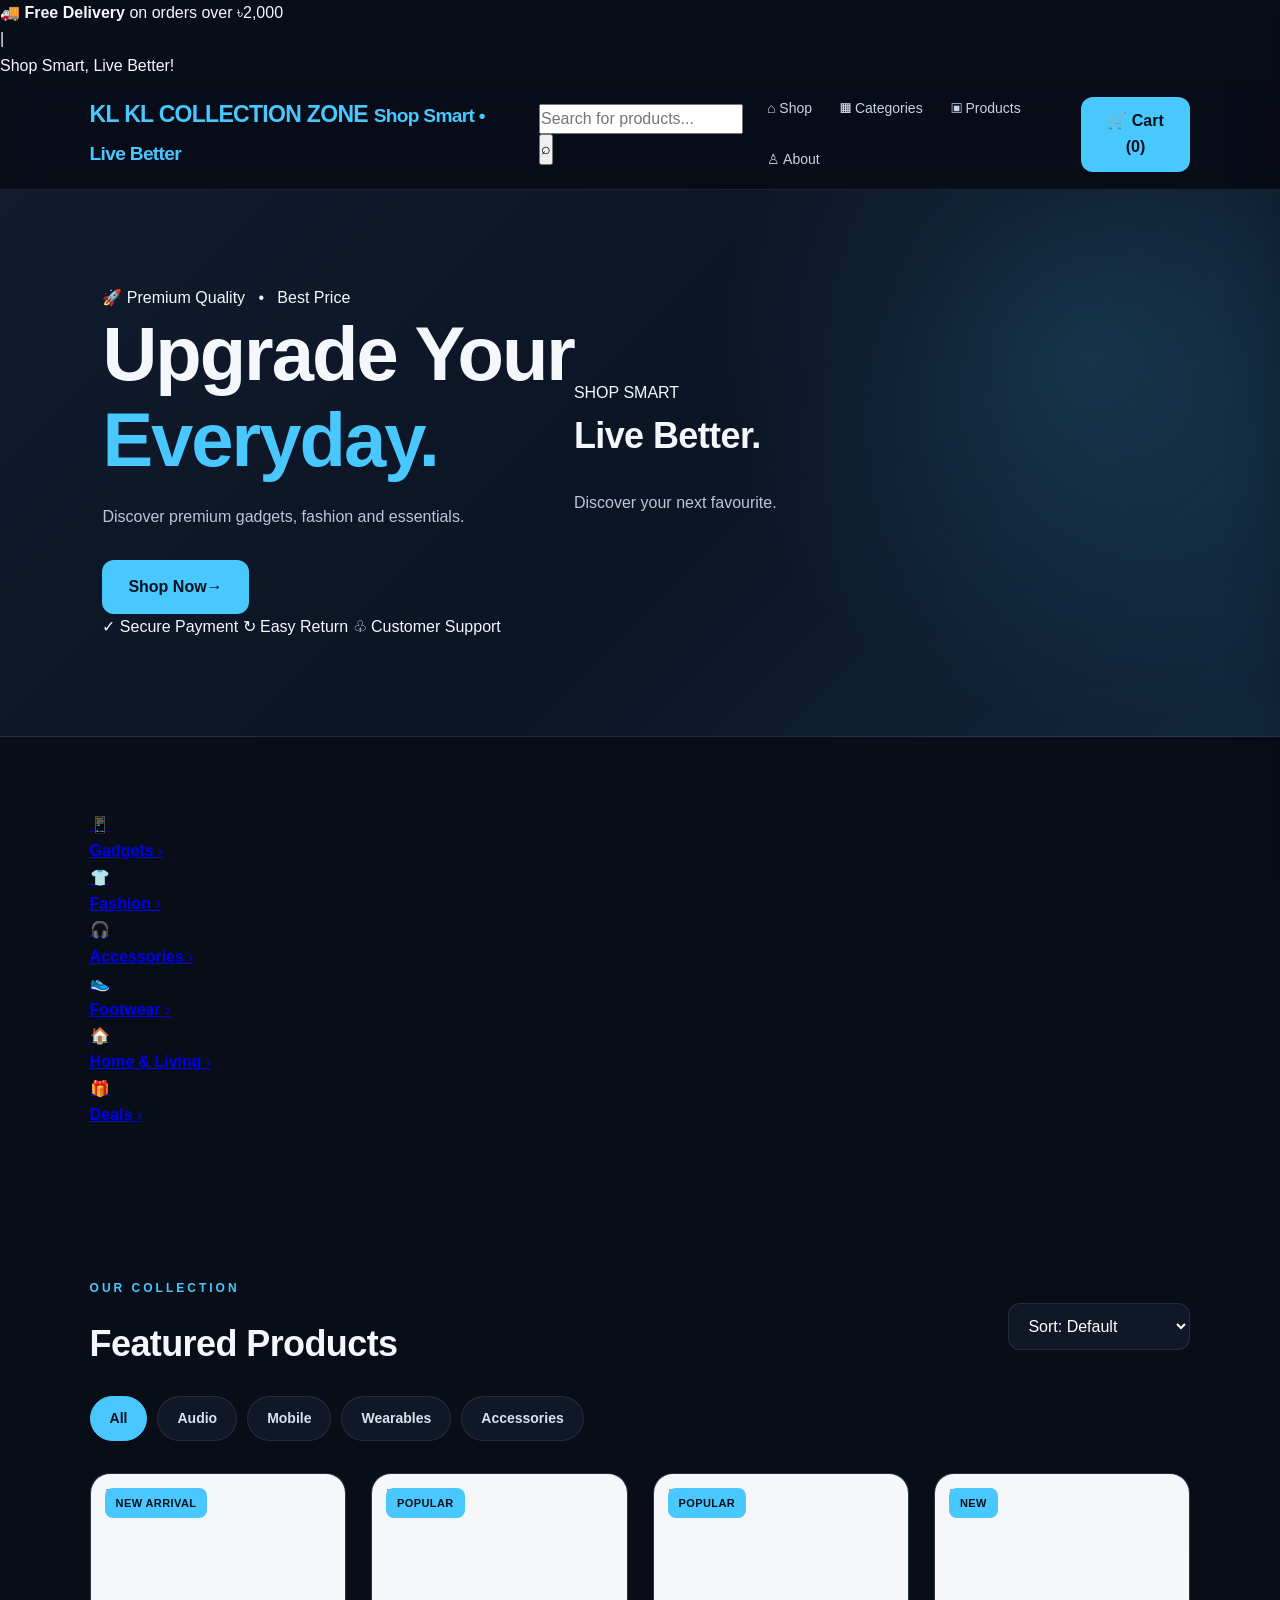
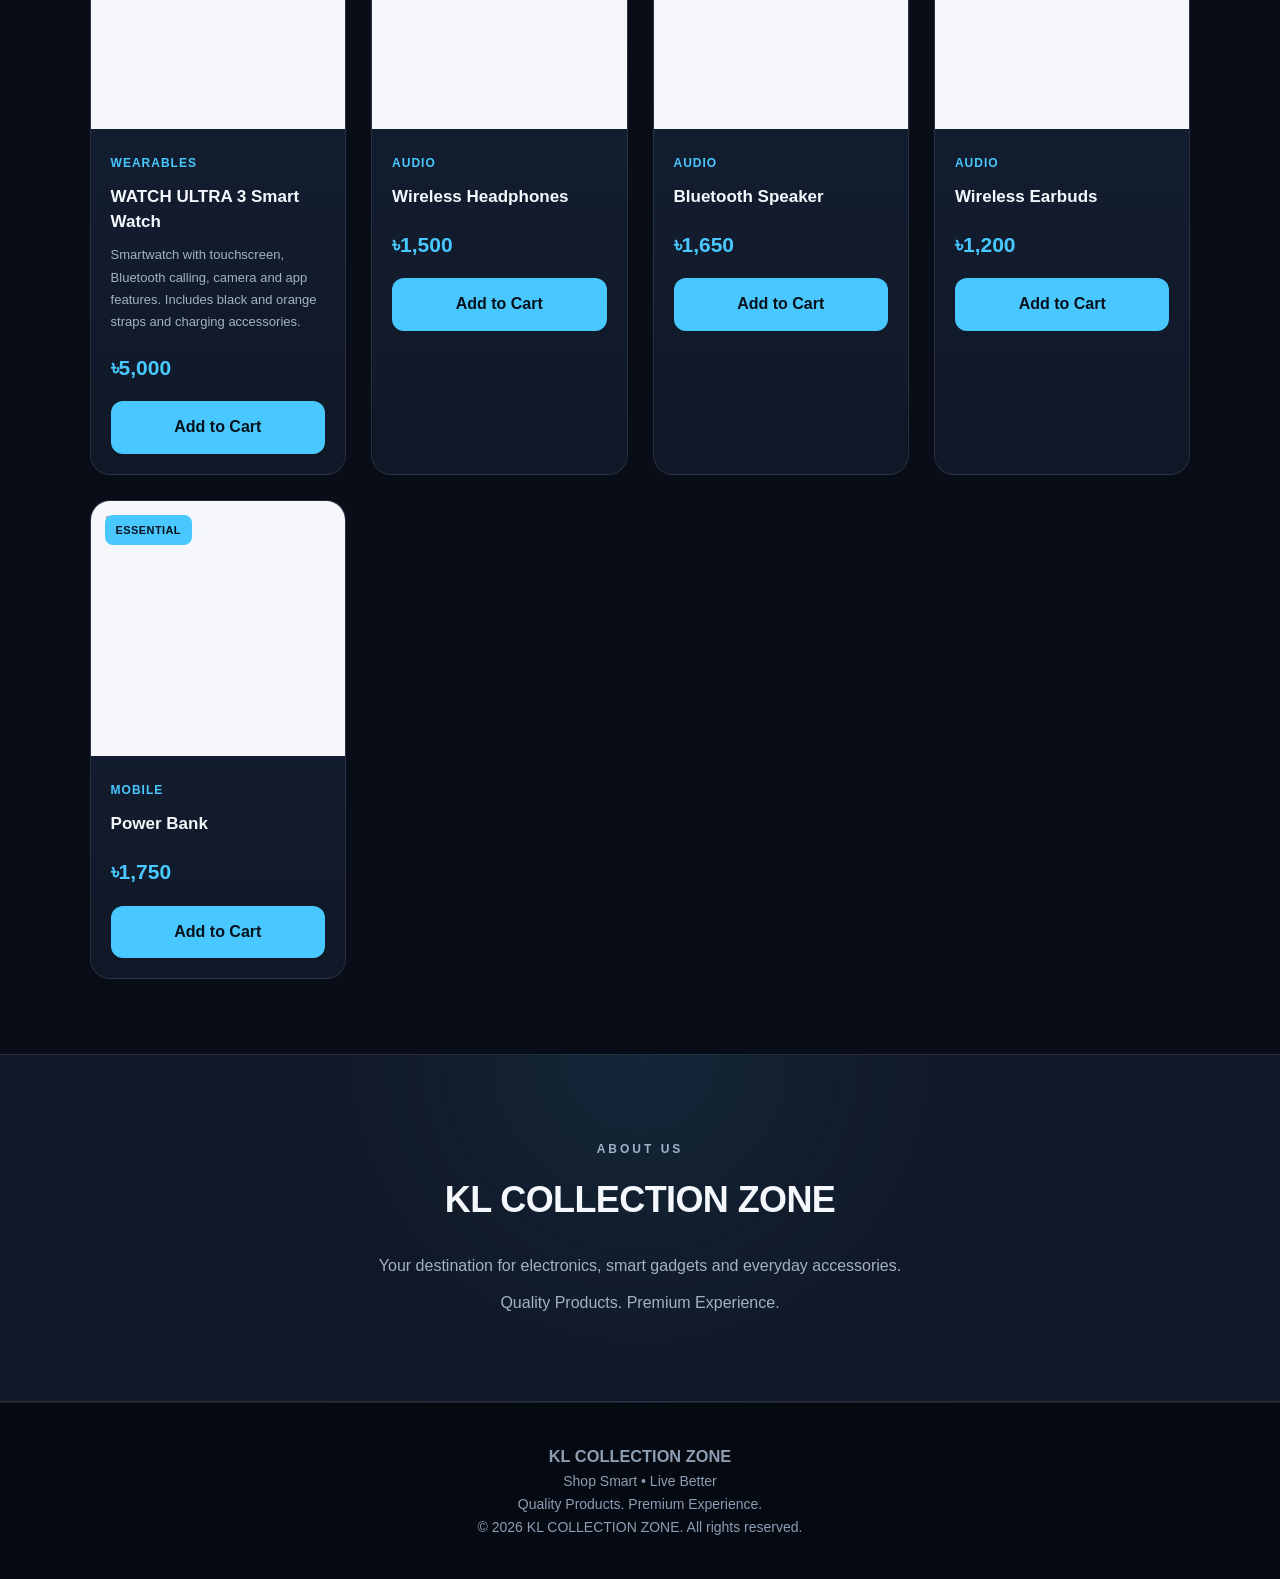
==== commit 76d2fb7b: "New index.html" ====
--- a/index.html
+++ b/index.html
@@ -1,3 +1,4 @@
+
 <!DOCTYPE html>
 <html lang="bn">
 <head>
@@ -8,30 +9,142 @@
 </head>
 <body>
 
+<!-- Announcement Bar -->
+<div class="announcement-bar">
+  <div class="announcement-inner">
+    <p>🚚 <strong>Free Delivery</strong> on orders over ৳2,000</p>
+    <span class="announcement-divider">|</span>
+    <p>Shop Smart, Live Better!</p>
+  </div>
+</div>
+
+<!-- Main Header -->
 <header class="header">
-  <a href="#" class="logo">KL COLLECTION <span>ZONE</span></a>
+  <a href="#home" class="logo">
+    <span class="logo-icon">KL</span>
+    <span class="logo-text">
+      <strong>KL COLLECTION <span>ZONE</span></strong>
+      <small>Shop Smart • Live Better</small>
+    </span>
+  </a>
+
+  <div class="header-search">
+    <input id="searchInput" type="search" placeholder="Search for products...">
+    <button type="button" class="search-button" aria-label="Search">⌕</button>
+  </div>
+
   <nav>
-    <a href="#home">Home</a>
-    <a href="#categories">Categories</a>
-    <a href="#shop">Shop</a>
-    <a href="#about">About</a>
+    <a class="nav-active" href="#home">⌂ <span>Shop</span></a>
+    <a href="#categories">▦ <span>Categories</span></a>
+    <a href="#shop">▣ <span>Products</span></a>
+    <a href="#about">♙ <span>About</span></a>
   </nav>
+
   <button class="cart-button" id="openCart">
-    Cart (<span id="cartCount">0</span>)
+    🛒 <span>Cart</span> (<span id="cartCount">0</span>)
   </button>
 </header>
 
+<!-- Hero -->
 <section class="hero" id="home">
   <div class="hero-content">
-    <p class="eyebrow">WELCOME TO KL COLLECTION ZONE</p>
-    <h1>Upgrade Your <span>Everyday Life.</span></h1>
-    <p>Discover quality gadgets, electronics and accessories.</p>
-    <a href="#shop" class="primary-button">Explore Collection</a>
-  </div>
-</section>
-
-<section id="categories">
-  <h2>Shop by Category</h2>
+
+    <div class="hero-badge">
+      🚀 Premium Quality &nbsp; • &nbsp; Best Price
+    </div>
+
+    <h1>Upgrade Your<br>
+      <span>Everyday.</span>
+    </h1>
+
+    <p>
+      Discover premium gadgets, fashion and essentials.
+    </p>
+
+    <a href="#shop" class="primary-button">
+      Shop Now <span>→</span>
+    </a>
+
+    <div class="hero-benefits">
+      <span>✓ Secure Payment</span>
+      <i></i>
+      <span>↻ Easy Return</span>
+      <i></i>
+      <span>♧ Customer Support</span>
+    </div>
+
+  </div>
+
+  <div class="hero-visual">
+    <div class="hero-visual-glow"></div>
+    <div class="hero-visual-text">
+      <span>SHOP SMART</span>
+      <h2>Live Better.</h2>
+      <p>Discover your next favourite.</p>
+    </div>
+  </div>
+</section>
+
+<!-- Quick Category Cards -->
+<section class="quick-categories" id="categories">
+
+  <a href="#shop" class="category-shortcut">
+    <div class="category-emoji">📱</div>
+    <strong>Gadgets</strong>
+    <span>›</span>
+  </a>
+
+  <a href="#shop" class="category-shortcut">
+    <div class="category-emoji">👕</div>
+    <strong>Fashion</strong>
+    <span>›</span>
+  </a>
+
+  <a href="#shop" class="category-shortcut">
+    <div class="category-emoji">🎧</div>
+    <strong>Accessories</strong>
+    <span>›</span>
+  </a>
+
+  <a href="#shop" class="category-shortcut">
+    <div class="category-emoji">👟</div>
+    <strong>Footwear</strong>
+    <span>›</span>
+  </a>
+
+  <a href="#shop" class="category-shortcut">
+    <div class="category-emoji">🏠</div>
+    <strong>Home & Living</strong>
+    <span>›</span>
+  </a>
+
+  <a href="#shop" class="category-shortcut">
+    <div class="category-emoji">🎁</div>
+    <strong>Deals</strong>
+    <span>›</span>
+  </a>
+
+</section>
+
+<!-- Products -->
+<section id="shop">
+
+  <div class="section-heading">
+    <div class="section-title-group">
+      <p class="eyebrow">OUR COLLECTION</p>
+      <h2>Featured Products</h2>
+    </div>
+
+    <div class="tools">
+      <select id="sortSelect">
+        <option value="default">Sort: Default</option>
+        <option value="low">Price: Low to High</option>
+        <option value="high">Price: High to Low</option>
+      </select>
+    </div>
+  </div>
+
+  <!-- Existing filter functionality preserved -->
   <div class="filters">
     <button class="filter active" data-filter="All">All</button>
     <button class="filter" data-filter="Audio">Audio</button>
@@ -39,40 +152,38 @@
     <button class="filter" data-filter="Wearables">Wearables</button>
     <button class="filter" data-filter="Accessories">Accessories</button>
   </div>
-</section>
-
-<section id="shop">
-  <div class="section-heading">
-    <div>
-      <p class="eyebrow">OUR PRODUCTS</p>
-      <h2>Explore Collection</h2>
-    </div>
-    <div class="tools">
-      <input id="searchInput" type="search" placeholder="Search products...">
-      <select id="sortSelect">
-        <option value="default">Default</option>
-        <option value="low">Price: Low to High</option>
-        <option value="high">Price: High to Low</option>
-      </select>
-    </div>
-  </div>
-
+
+  <!-- Existing product rendering -->
   <div class="product-grid" id="productGrid"></div>
-</section>
-
+
+</section>
+
+<!-- About -->
 <section class="about" id="about">
-  <p class="eyebrow">ABOUT US</p>
-  <h2>KL COLLECTION ZONE</h2>
-  <p>Your destination for electronics, smart gadgets and everyday accessories.</p>
-  <p>Quality Products. Premium Experience.</p>
-</section>
-
+  <div class="about-inner">
+    <p class="eyebrow">ABOUT US</p>
+    <h2>KL COLLECTION ZONE</h2>
+    <p>
+      Your destination for electronics, smart gadgets
+      and everyday accessories.
+    </p>
+    <p>Quality Products. Premium Experience.</p>
+  </div>
+</section>
+
+<!-- Footer -->
 <footer>
-  <h3>KL COLLECTION ZONE</h3>
-  <p>Quality Products. Premium Experience.</p>
-  <p>© <span id="year"></span> KL COLLECTION ZONE</p>
+  <div class="footer-content">
+    <h3>KL COLLECTION <span>ZONE</span></h3>
+    <p>Shop Smart • Live Better</p>
+    <p>Quality Products. Premium Experience.</p>
+  </div>
+  <div class="footer-bottom">
+    © <span id="year"></span> KL COLLECTION ZONE. All rights reserved.
+  </div>
 </footer>
 
+<!-- Existing Cart -->
 <div class="overlay" id="overlay"></div>
 
 <aside class="cart-drawer" id="cartDrawer">
@@ -91,8 +202,10 @@
   </div>
 </aside>
 
+<!-- Existing Checkout -->
 <div class="checkout-modal" id="checkoutModal" aria-hidden="true">
   <div class="checkout-panel">
+
     <div class="checkout-heading">
       <div>
         <p class="eyebrow">CASH ON DELIVERY</p>
@@ -102,11 +215,15 @@
     </div>
 
     <form id="checkoutForm">
+
       <label for="customerName">কাস্টমার নাম</label>
-      <input id="customerName" name="customerName" type="text" placeholder="আপনার নাম লিখুন" required>
+      <input id="customerName" name="customerName" type="text"
+        placeholder="আপনার নাম লিখুন" required>
 
       <label for="customerPhone">কাস্টমার নাম্বার</label>
-      <input id="customerPhone" name="customerPhone" type="tel" inputmode="tel" placeholder="01XXXXXXXXX" pattern="01[0-9]{9}" required>
+      <input id="customerPhone" name="customerPhone" type="tel"
+        inputmode="tel" placeholder="01XXXXXXXXX"
+        pattern="01[0-9]{9}" required>
 
       <label for="districtSelect">জেলা নির্বাচন করুন</label>
       <select id="districtSelect" name="district" required>
@@ -119,18 +236,28 @@
       </select>
 
       <label for="deliveryAddress">বিস্তারিত ডেলিভারি ঠিকানা</label>
-      <textarea id="deliveryAddress" name="deliveryAddress" rows="3" placeholder="বাসা/রোড/এলাকা/গ্রাম লিখুন" required></textarea>
+      <textarea id="deliveryAddress" name="deliveryAddress" rows="3"
+        placeholder="বাসা/রোড/এলাকা/গ্রাম লিখুন" required></textarea>
 
       <label for="orderNote">অতিরিক্ত নির্দেশনা <span>(ঐচ্ছিক)</span></label>
-      <textarea id="orderNote" name="orderNote" rows="2" placeholder="কোনো অতিরিক্ত নির্দেশনা থাকলে লিখুন"></textarea>
+      <textarea id="orderNote" name="orderNote" rows="2"
+        placeholder="কোনো অতিরিক্ত নির্দেশনা থাকলে লিখুন"></textarea>
 
       <div class="order-summary">
         <div><span>পণ্যের মূল্য</span><strong id="checkoutSubtotal">৳০</strong></div>
         <div><span>ডেলিভারি চার্জ</span><strong id="deliveryCharge">জেলা নির্বাচন করুন</strong></div>
         <div class="grand-total"><span>সর্বমোট</span><strong id="checkoutTotal">৳০</strong></div>
       </div>
-      <p class="cod-note">পেমেন্ট পদ্ধতি: ক্যাশ অন ডেলিভারি (পণ্য হাতে পেয়ে মূল্য পরিশোধ)</p>
-      <button class="primary-button full-button" type="submit">WhatsApp-এ অর্ডার নিশ্চিত করুন</button>
+
+      <p class="cod-note">
+        পেমেন্ট পদ্ধতি: ক্যাশ অন ডেলিভারি
+        (পণ্য হাতে পেয়ে মূল্য পরিশোধ)
+      </p>
+
+      <button class="primary-button full-button" type="submit">
+        Place Order
+      </button>
+
     </form>
   </div>
 </div>
--- a/style.css
+++ b/style.css
@@ -1,3 +1,24 @@
+
+/* =========================================
+   KL COLLECTION ZONE — PREMIUM UI
+   Responsive: Mobile + Desktop
+========================================= */
+
+:root {
+  --bg: #080d18;
+  --surface: #101827;
+  --surface2: #162236;
+  --surface3: #1b2b42;
+  --text: #f4f7fc;
+  --muted: #a3b1c5;
+  --accent: #48c8ff;
+  --accent2: #18a9ec;
+  --border: rgba(255,255,255,.09);
+  --success: #22c55e;
+  --radius: 18px;
+  --shadow: 0 15px 40px rgba(0,0,0,.22);
+}
+
 * {
   margin: 0;
   padding: 0;
@@ -6,289 +27,431 @@
 
 html {
   scroll-behavior: smooth;
+  scroll-padding-top: 100px;
 }
 
 body {
-  background: #080f1d;
-  color: #f5f7fb;
-  font-family: Arial, sans-serif;
-  line-height: 1.6;
-}
+  background: var(--bg);
+  color: var(--text);
+  font-family: "Segoe UI", Arial, sans-serif;
+  line-height: 1.65;
+  -webkit-font-smoothing: antialiased;
+}
+
+button,
+input,
+select,
+textarea {
+  font: inherit;
+}
+
+button {
+  -webkit-tap-highlight-color: transparent;
+}
+
+img {
+  max-width: 100%;
+}
+
+/* ===== HEADER ===== */
 
 .header {
-  background: #101b2e;
-  padding: 18px 7%;
+  position: sticky;
+  top: 0;
+  z-index: 100;
+  background: rgba(8,13,24,.88);
+  backdrop-filter: blur(18px);
+  border-bottom: 1px solid var(--border);
+  padding: 17px 7%;
   display: flex;
   justify-content: space-between;
   align-items: center;
-  gap: 20px;
-  flex-wrap: wrap;
+  gap: 24px;
 }
 
 .logo {
   color: white;
-  font-size: 20px;
-  font-weight: bold;
+  font-size: 23px;
+  font-weight: 800;
+  letter-spacing: -.7px;
   text-decoration: none;
 }
 
 .logo span,
 .hero h1 span {
-  color: #42c8ff;
+  color: var(--accent);
 }
 
 nav {
   display: flex;
-  gap: 20px;
+  align-items: center;
+  gap: 28px;
   flex-wrap: wrap;
 }
 
 nav a {
-  color: #dce5f2;
+  color: #c7d3e3;
   text-decoration: none;
+  font-size: 14px;
+  font-weight: 500;
+  transition: color .2s;
 }
 
 nav a:hover {
-  color: #42c8ff;
+  color: var(--accent);
 }
 
 .cart-button {
-  background: #42c8ff;
+  background: var(--accent);
+  color: #07111c;
   border: none;
-  padding: 10px 17px;
-  border-radius: 6px;
+  padding: 11px 20px;
+  border-radius: 12px;
   cursor: pointer;
-  font-weight: bold;
-}
+  font-weight: 700;
+  transition: .25s;
+}
+
+.cart-button:hover {
+  background: #8addff;
+  transform: translateY(-2px);
+}
+
+/* ===== HERO ===== */
 
 .hero {
-  min-height: 450px;
-  padding: 90px 8%;
+  min-height: 490px;
+  padding: 95px 8%;
   display: flex;
   align-items: center;
-  background: linear-gradient(120deg, #101b2e, #183c58);
+  position: relative;
+  overflow: hidden;
+  background:
+    radial-gradient(circle at 85% 30%, rgba(72,200,255,.15), transparent 32%),
+    linear-gradient(135deg, #101b2d 0%, #0b1424 55%, #11283d 100%);
+  border-bottom: 1px solid var(--border);
 }
 
 .hero-content {
-  max-width: 700px;
+  max-width: 750px;
+  position: relative;
+  z-index: 1;
 }
 
 .eyebrow {
-  color: #42c8ff;
+  color: var(--accent);
   letter-spacing: 3px;
   font-size: 12px;
-  margin-bottom: 12px;
+  font-weight: 700;
+  margin-bottom: 16px;
+  text-transform: uppercase;
 }
 
 .hero h1 {
-  font-size: clamp(38px, 6vw, 65px);
-  line-height: 1.15;
-  margin-bottom: 20px;
+  font-size: clamp(40px, 6vw, 76px);
+  line-height: 1.12;
+  letter-spacing: -2px;
+  margin-bottom: 22px;
+  font-weight: 800;
 }
 
 .hero p {
-  color: #c5d0df;
-  margin-bottom: 25px;
+  color: #b9c7da;
+  font-size: 16px;
+  max-width: 580px;
+  margin-bottom: 30px;
 }
 
 .primary-button {
-  display: inline-block;
-  background: #42c8ff;
-  color: #06111e;
-  padding: 12px 22px;
+  display: inline-flex;
+  align-items: center;
+  justify-content: center;
+  background: var(--accent);
+  color: #07111c;
+  padding: 14px 26px;
   border: none;
-  border-radius: 6px;
+  border-radius: 12px;
   text-decoration: none;
-  font-weight: bold;
+  font-weight: 800;
   cursor: pointer;
-}
+  transition: .25s;
+}
+
+.primary-button:hover {
+  transform: translateY(-3px);
+  box-shadow: 0 8px 25px rgba(72,200,255,.2);
+}
+
+/* ===== SECTIONS ===== */
 
 section {
-  padding: 60px 7%;
+  padding: 75px 7%;
 }
 
 h2 {
-  font-size: 30px;
-  margin-bottom: 20px;
-}
+  font-size: clamp(25px, 3vw, 36px);
+  letter-spacing: -.6px;
+  margin-bottom: 24px;
+  font-weight: 800;
+}
+
+.section-heading {
+  display: flex;
+  justify-content: space-between;
+  align-items: center;
+  gap: 24px;
+  flex-wrap: wrap;
+  margin-bottom: 22px;
+}
+
+.section-heading h2 {
+  margin-bottom: 0;
+}
+
+/* ===== FILTERS ===== */
 
 .filters {
   display: flex;
   flex-wrap: wrap;
-  gap: 12px;
+  gap: 10px;
 }
 
 .filter {
-  background: #17263b;
-  color: white;
-  border: 1px solid #344963;
-  padding: 10px 20px;
-  border-radius: 25px;
+  background: var(--surface);
+  color: #d8e2ef;
+  border: 1px solid var(--border);
+  padding: 10px 19px;
+  border-radius: 50px;
   cursor: pointer;
+  font-size: 14px;
+  font-weight: 600;
+  transition: .2s;
 }
 
 .filter.active,
 .filter:hover {
-  background: #42c8ff;
-  color: #06111e;
-}
-
-.section-heading {
-  display: flex;
-  justify-content: space-between;
-  align-items: center;
-  gap: 20px;
-  flex-wrap: wrap;
-}
+  background: var(--accent);
+  color: #07111c;
+  border-color: var(--accent);
+}
+
+/* ===== SEARCH & SORT ===== */
 
 .tools {
   display: flex;
-  gap: 10px;
+  gap: 12px;
   flex-wrap: wrap;
 }
 
 .tools input,
 .tools select {
-  background: #142238;
+  background: var(--surface);
   color: white;
-  border: 1px solid #344963;
-  padding: 12px;
-  border-radius: 6px;
+  border: 1px solid var(--border);
+  padding: 13px 15px;
+  border-radius: 12px;
+  outline: none;
+  transition: border .2s;
 }
 
 .tools input {
-  min-width: 190px;
-}
+  min-width: 220px;
+}
+
+.tools input:focus,
+.tools select:focus {
+  border-color: var(--accent);
+}
+
+.tools input::placeholder {
+  color: #7f91a8;
+}
+
+.tools select option {
+  background: var(--surface);
+  color: white;
+}
+
+/* ===== PRODUCT GRID ===== */
 
 .product-grid {
   display: grid;
-  grid-template-columns: repeat(auto-fit, minmax(220px, 1fr));
-  gap: 22px;
-  margin-top: 25px;
+  grid-template-columns: repeat(auto-fit, minmax(235px, 1fr));
+  gap: 25px;
+  margin-top: 32px;
 }
 
 .product-card {
-  background: #142238;
-  border: 1px solid #263c57;
-  border-radius: 12px;
+  background: linear-gradient(180deg, #142136, #101827);
+  border: 1px solid var(--border);
+  border-radius: 20px;
   overflow: hidden;
-  transition: transform .25s;
+  transition: transform .3s, border-color .3s, box-shadow .3s;
 }
 
 .product-card:hover {
-  transform: translateY(-5px);
+  transform: translateY(-6px);
+  border-color: rgba(72,200,255,.35);
+  box-shadow: var(--shadow);
 }
 
 .product-image {
-  height: 230px;
-  background: #fff;
+  height: 255px;
+  background: #f5f7fa;
   position: relative;
+  overflow: hidden;
 }
 
 .product-image img {
   width: 100%;
   height: 100%;
   object-fit: contain;
-  padding: 10px;
+  padding: 15px;
+  transition: transform .4s;
+}
+
+.product-card:hover .product-image img {
+  transform: scale(1.045);
 }
 
 .product-tag {
   position: absolute;
-  top: 12px;
-  left: 12px;
+  top: 14px;
+  left: 14px;
   z-index: 1;
-  background: #42c8ff;
-  color: #06111e;
-  padding: 5px 9px;
-  font-size: 10px;
-  font-weight: bold;
-  border-radius: 4px;
+  background: var(--accent);
+  color: #07111c;
+  padding: 6px 11px;
+  font-size: 11px;
+  font-weight: 800;
+  border-radius: 8px;
+  letter-spacing: .4px;
 }
 
 .product-info {
-  padding: 16px;
+  padding: 20px;
 }
 
 .product-category {
-  color: #42c8ff;
+  color: var(--accent);
   font-size: 12px;
+  text-transform: uppercase;
+  font-weight: 700;
+  letter-spacing: 1px;
 }
 
 .product-info h3 {
-  margin: 8px 0;
+  font-size: 17px;
+  margin: 10px 0;
+  line-height: 1.45;
+  font-weight: 700;
 }
 
 .product-description {
-  color: #bdc9d8;
+  color: var(--muted);
   font-size: 13px;
+  line-height: 1.7;
 }
 
 .product-bottom {
   display: flex;
   justify-content: space-between;
   align-items: center;
-  margin-top: 15px;
+  gap: 10px;
+  margin-top: 18px;
 }
 
 .price {
-  color: #42c8ff;
-  font-weight: bold;
-  font-size: 18px;
+  color: var(--accent);
+  font-weight: 800;
+  font-size: 21px;
 }
 
 .add-btn {
-  margin-top: 14px;
+  margin-top: 16px;
   width: 100%;
-  padding: 10px;
+  padding: 13px;
   border: none;
-  border-radius: 5px;
-  background: #42c8ff;
-  color: #06111e;
-  font-weight: bold;
+  border-radius: 12px;
+  background: var(--accent);
+  color: #07111c;
+  font-weight: 800;
   cursor: pointer;
-}
+  transition: .25s;
+}
+
+.add-btn:hover {
+  background: #8addff;
+  transform: translateY(-2px);
+}
+
+.add-btn:active,
+.cart-button:active {
+  transform: scale(.97);
+}
+
+/* ===== ABOUT ===== */
 
 .about {
-  background: #101b2e;
+  background:
+    radial-gradient(circle at 50% 0%, rgba(72,200,255,.08), transparent 45%),
+    var(--surface);
   text-align: center;
+  border-top: 1px solid var(--border);
+  border-bottom: 1px solid var(--border);
 }
 
 .about p {
-  color: #c5d0df;
-  margin: 8px 0;
-}
+  color: var(--muted);
+  margin: 10px 0;
+  max-width: 750px;
+  margin-left: auto;
+  margin-right: auto;
+}
+
+/* ===== FOOTER ===== */
 
 footer {
   text-align: center;
-  background: #050a12;
-  padding: 35px;
-  color: #aebdce;
-}
+  background: #050912;
+  padding: 40px 7%;
+  color: #8d9db2;
+  border-top: 1px solid var(--border);
+  font-size: 14px;
+}
+
+/* ===== CART OVERLAY ===== */
 
 .overlay {
   display: none;
   position: fixed;
   inset: 0;
-  background: #0009;
-  z-index: 10;
+  background: rgba(0,0,0,.65);
+  backdrop-filter: blur(3px);
+  z-index: 1000;
 }
 
 .overlay.show {
   display: block;
 }
 
+/* ===== CART DRAWER ===== */
+
 .cart-drawer {
   position: fixed;
-  right: -420px;
+  right: -450px;
   top: 0;
-  width: min(400px, 90%);
+  width: min(430px, 92%);
   height: 100vh;
-  background: #101b2e;
-  z-index: 11;
-  padding: 22px;
-  transition: right .3s;
+  height: 100dvh;
+  background: #101827;
+  z-index: 1001;
+  padding: 26px;
+  border-left: 1px solid var(--border);
+  transition: right .35s cubic-bezier(.2,.8,.2,1);
   display: flex;
   flex-direction: column;
+  box-shadow: -15px 0 50px rgba(0,0,0,.25);
 }
 
 .cart-drawer.open {
@@ -299,48 +462,75 @@
   display: flex;
   justify-content: space-between;
   align-items: center;
+  padding-bottom: 18px;
+  border-bottom: 1px solid var(--border);
+}
+
+.cart-header h2 {
+  margin: 0;
+  font-size: 24px;
 }
 
 .close-button {
   background: none;
   border: none;
-  color: white;
+  color: inherit;
   font-size: 30px;
   cursor: pointer;
+  transition: .2s;
+}
+
+.close-button:hover {
+  color: var(--accent);
 }
 
 #cartItems {
   flex: 1;
   overflow-y: auto;
+  padding-top: 10px;
 }
 
 .cart-item {
   display: flex;
   justify-content: space-between;
-  gap: 10px;
-  padding: 15px 0;
-  border-bottom: 1px solid #344963;
+  gap: 14px;
+  padding: 18px 0;
+  border-bottom: 1px solid var(--border);
 }
 
 .cart-item h4 {
   font-size: 14px;
+  line-height: 1.5;
 }
 
 .qty-controls {
   display: flex;
   gap: 12px;
   align-items: center;
-  margin-top: 8px;
+  margin-top: 10px;
 }
 
 .qty-controls button {
-  padding: 3px 10px;
+  padding: 5px 12px;
   cursor: pointer;
+  border-radius: 8px;
+  border: 1px solid var(--border);
+  background: var(--surface2);
+  color: white;
+}
+
+.qty-controls button:hover {
+  background: var(--accent);
+  color: #07111c;
 }
 
 .cart-footer {
-  border-top: 1px solid #344963;
-  padding-top: 18px;
+  border-top: 1px solid var(--border);
+  padding-top: 20px;
+}
+
+.cart-footer h3 {
+  font-size: 21px;
 }
 
 .full-button {
@@ -349,104 +539,514 @@
 }
 
 .empty-cart {
-  color: #bdc9d8;
-  padding: 25px 0;
-}
-
-@media (max-width: 650px) {
-  .header {
-    justify-content: center;
-  }
-
-  nav {
-    justify-content: center;
-  }
-
-  .hero {
-    padding: 70px 7%;
-  }
-
-  .section-heading {
-    align-items: stretch;
-  }
-
-  .tools {
-    width: 100%;
-  }
-
-  .tools input,
-  .tools select {
-    flex: 1;
-    min-width: 0;
-  }
-}
-
-/* Checkout form */
+  color: var(--muted);
+  padding: 30px 0;
+  text-align: center;
+}
+
+/* ===== CHECKOUT MODAL ===== */
+
 .checkout-modal {
   display: none;
   position: fixed;
   inset: 0;
-  z-index: 20;
-  background: rgba(0, 0, 0, .78);
+  z-index: 2000;
+  background: rgba(0,0,0,.8);
+  backdrop-filter: blur(6px);
   padding: 18px;
   overflow-y: auto;
   align-items: flex-start;
   justify-content: center;
 }
-.checkout-modal.show { display: flex; }
+
+.checkout-modal.show {
+  display: flex;
+}
+
 .checkout-panel {
   width: min(620px, 100%);
-  margin: 18px auto;
-  padding: 26px;
+  margin: 20px auto;
+  padding: 30px;
   background: #f8fafc;
   color: #172033;
-  border-radius: 20px;
-  box-shadow: 0 18px 60px #0007;
-}
+  border-radius: 22px;
+  box-shadow: 0 25px 80px rgba(0,0,0,.35);
+}
+
 .checkout-heading {
   display: flex;
   align-items: center;
   justify-content: space-between;
-  margin-bottom: 18px;
-}
-.checkout-heading h2 { margin: 0; color: #101b2e; }
-.checkout-heading .close-button { color: #172033; }
-#checkoutForm { display: grid; gap: 9px; }
-#checkoutForm label { font-weight: 700; margin-top: 8px; }
-#checkoutForm label span { color: #788394; font-weight: 400; font-size: 13px; }
+  margin-bottom: 22px;
+  padding-bottom: 15px;
+  border-bottom: 1px solid #e2e8f0;
+}
+
+.checkout-heading h2 {
+  margin: 0;
+  color: #101b2e;
+}
+
+.checkout-heading .close-button {
+  color: #172033;
+}
+
+#checkoutForm {
+  display: grid;
+  gap: 10px;
+}
+
+#checkoutForm label {
+  font-weight: 700;
+  margin-top: 8px;
+  font-size: 14px;
+}
+
+#checkoutForm label span {
+  color: #788394;
+  font-weight: 400;
+  font-size: 13px;
+}
+
 #checkoutForm input,
 #checkoutForm select,
 #checkoutForm textarea {
   width: 100%;
   min-height: 50px;
   border: 1px solid #d8dee8;
-  border-radius: 10px;
+  border-radius: 12px;
   background: #fff;
   color: #172033;
-  padding: 13px 14px;
+  padding: 14px;
   font: inherit;
   outline: none;
-}
-#checkoutForm textarea { resize: vertical; }
+  transition: .2s;
+}
+
+#checkoutForm textarea {
+  resize: vertical;
+}
+
 #checkoutForm input:focus,
 #checkoutForm select:focus,
-#checkoutForm textarea:focus { border-color: #42c8ff; box-shadow: 0 0 0 3px #42c8ff25; }
-#checkoutForm select:disabled { background: #edf0f4; color: #8993a2; }
+#checkoutForm textarea:focus {
+  border-color: #18a9ec;
+  box-shadow: 0 0 0 3px rgba(24,169,236,.12);
+}
+
+#checkoutForm select:disabled {
+  background: #edf0f4;
+  color: #8993a2;
+}
+
 .order-summary {
-  margin-top: 14px;
+  margin-top: 18px;
+  padding: 18px;
+  background: #eaf0f6;
+  border-radius: 15px;
+  display: grid;
+  gap: 12px;
+}
+
+.order-summary > div {
+  display: flex;
+  justify-content: space-between;
+  gap: 12px;
+}
+
+.order-summary .grand-total {
+  border-top: 1px solid #cbd5e1;
+  padding-top: 14px;
+  font-size: 19px;
+  font-weight: 800;
+}
+
+.grand-total strong {
+  color: #0879ad;
+}
+
+.cod-note {
+  color: #166534;
+  background: #dcfce7;
+  border-radius: 10px;
+  padding: 13px;
+  font-size: 13px;
+}
+
+.checkout-panel .full-button {
+  margin-top: 10px;
+}
+
+/* ===== ORDER SUCCESS POPUP ===== */
+
+.order-success-overlay {
+  position: fixed;
+  inset: 0;
+  z-index: 9999;
+  display: flex;
+  align-items: center;
+  justify-content: center;
+  padding: 18px;
+  background: rgba(3,10,20,.82);
+  backdrop-filter: blur(8px);
+  opacity: 0;
+  animation: successFade .35s ease forwards;
+}
+
+.order-success-card {
+  width: 100%;
+  max-width: 440px;
+  background: #fff;
+  color: #172033;
+  padding: 32px 25px;
+  border-radius: 26px;
+  text-align: center;
+  box-shadow: 0 25px 80px rgba(0,0,0,.3);
+  transform: scale(.82) translateY(25px);
+  animation: successPop .45s cubic-bezier(.2,.8,.2,1) forwards;
+}
+
+.success-icon {
+  width: 100px;
+  height: 100px;
+  border-radius: 50%;
+  margin: 0 auto 22px;
+  background: #dcfce7;
+  display: flex;
+  align-items: center;
+  justify-content: center;
+}
+
+.success-icon svg {
+  width: 72px;
+  height: 72px;
+}
+
+.success-circle {
+  fill: none;
+  stroke: #22c55e;
+  stroke-width: 4;
+  stroke-dasharray: 190;
+  stroke-dashoffset: 190;
+  animation: circleDraw .7s ease .1s forwards;
+}
+
+.success-tick {
+  fill: none;
+  stroke: #22c55e;
+  stroke-width: 6;
+  stroke-linecap: round;
+  stroke-linejoin: round;
+  stroke-dasharray: 60;
+  stroke-dashoffset: 60;
+  animation: tickDraw .45s ease .55s forwards;
+}
+
+.order-success-card h2 {
+  font-size: 26px;
+  margin-bottom: 8px;
+  color: #102039;
+}
+
+.success-subtitle {
+  color: #64748b;
+  margin-bottom: 22px;
+}
+
+.success-details {
+  background: #f1f5f9;
+  border-radius: 16px;
   padding: 16px;
-  background: #eaf0f6;
-  border-radius: 12px;
-  display: grid;
-  gap: 10px;
-}
-.order-summary > div { display: flex; justify-content: space-between; gap: 12px; }
-.order-summary .grand-total { border-top: 1px solid #cbd5e1; padding-top: 12px; font-size: 18px; }
-.grand-total strong { color: #0879ad; }
-.cod-note { color: #166534; background: #dcfce7; border-radius: 8px; padding: 11px; font-size: 13px; }
-.checkout-panel .full-button { margin-top: 8px; }
-@media (max-width: 480px) {
-  .checkout-modal { padding: 8px; }
-  .checkout-panel { margin: 6px auto; padding: 19px 15px; border-radius: 15px; }
-  .checkout-heading h2 { font-size: 25px; }
-}
+  text-align: left;
+  margin-bottom: 22px;
+}
+
+.success-details div {
+  display: flex;
+  justify-content: space-between;
+  gap: 12px;
+  padding: 10px 0;
+  border-bottom: 1px solid #dbe3ed;
+}
+
+.success-details div:last-child {
+  border-bottom: none;
+}
+
+.success-details span {
+  color: #64748b;
+}
+
+.success-details strong {
+  text-align: right;
+  overflow-wrap: anywhere;
+}
+
+.success-total {
+  color: #07824b;
+  font-size: 19px;
+}
+
+.success-close {
+  width: 100%;
+  border: none;
+  border-radius: 13px;
+  background: #42c8ff;
+  color: #06111e;
+  padding: 15px;
+  font-size: 16px;
+  font-weight: 800;
+  cursor: pointer;
+  transition: transform .2s, opacity .2s;
+}
+
+.success-close:hover {
+  transform: translateY(-2px);
+  opacity: .9;
+}
+
+/* ===== ANIMATIONS ===== */
+
+@keyframes successFade {
+  to {
+    opacity: 1;
+  }
+}
+
+@keyframes successPop {
+  to {
+    transform: scale(1) translateY(0);
+  }
+}
+
+@keyframes circleDraw {
+  to {
+    stroke-dashoffset: 0;
+  }
+}
+
+@keyframes tickDraw {
+  to {
+    stroke-dashoffset: 0;
+  }
+}
+
+/* ===== TABLET ===== */
+
+@media (max-width: 900px) {
+  .header {
+    padding: 16px 5%;
+  }
+
+  nav {
+    gap: 17px;
+  }
+
+  section {
+    padding: 60px 5%;
+  }
+
+  .hero {
+    padding: 80px 6%;
+  }
+
+  .product-grid {
+    grid-template-columns: repeat(auto-fit, minmax(210px, 1fr));
+    gap: 20px;
+  }
+}
+
+/* ===== MOBILE ===== */
+
+@media (max-width: 650px) {
+  .header {
+    padding: 15px 4%;
+    justify-content: space-between;
+    gap: 12px;
+  }
+
+  .logo {
+    font-size: 19px;
+  }
+
+  nav {
+    width: 100%;
+    justify-content: center;
+    gap: 18px;
+  }
+
+  nav a {
+    font-size: 13px;
+  }
+
+  .cart-button {
+    padding: 10px 14px;
+    font-size: 13px;
+  }
+
+  .hero {
+    min-height: 370px;
+    padding: 65px 6%;
+  }
+
+  .hero h1 {
+    font-size: clamp(37px, 10vw, 52px);
+    letter-spacing: -1.5px;
+  }
+
+  .hero p {
+    font-size: 14px;
+  }
+
+  section {
+    padding: 50px 5%;
+  }
+
+  h2 {
+    font-size: 27px;
+  }
+
+  .section-heading {
+    align-items: stretch;
+    gap: 18px;
+  }
+
+  .tools {
+    width: 100%;
+  }
+
+  .tools input,
+  .tools select {
+    flex: 1;
+    min-width: 0;
+    width: 100%;
+  }
+
+  .filters {
+    gap: 8px;
+  }
+
+  .filter {
+    padding: 9px 15px;
+    font-size: 13px;
+  }
+
+  .product-grid {
+    grid-template-columns: repeat(2, minmax(0, 1fr));
+    gap: 14px;
+    margin-top: 25px;
+  }
+
+  .product-card {
+    border-radius: 15px;
+  }
+
+  .product-image {
+    height: 185px;
+  }
+
+  .product-image img {
+    padding: 9px;
+  }
+
+  .product-info {
+    padding: 13px;
+  }
+
+  .product-info h3 {
+    font-size: 14px;
+  }
+
+  .product-description {
+    font-size: 12px;
+  }
+
+  .product-tag {
+    top: 9px;
+    left: 9px;
+    padding: 5px 8px;
+    font-size: 10px;
+  }
+
+  .price {
+    font-size: 17px;
+  }
+
+  .product-bottom {
+    margin-top: 12px;
+  }
+
+  .add-btn {
+    padding: 11px 8px;
+    font-size: 13px;
+    border-radius: 10px;
+  }
+
+  .cart-drawer {
+    padding: 20px;
+  }
+
+  .checkout-modal {
+    padding: 8px;
+  }
+
+  .checkout-panel {
+    margin: 6px auto;
+    padding: 22px 16px;
+    border-radius: 18px;
+  }
+
+  .checkout-heading h2 {
+    font-size: 24px;
+  }
+
+  .order-success-card {
+    padding: 26px 18px;
+    border-radius: 22px;
+  }
+}
+
+/* ===== SMALL MOBILE ===== */
+
+@media (max-width: 380px) {
+  .product-grid {
+    gap: 10px;
+  }
+
+  .product-image {
+    height: 160px;
+  }
+
+  .product-info {
+    padding: 11px;
+  }
+
+  .product-info h3 {
+    font-size: 13px;
+  }
+
+  .price {
+    font-size: 16px;
+  }
+
+  .add-btn {
+    font-size: 12px;
+  }
+
+  nav {
+    gap: 12px;
+  }
+}
+
+/* ===== ACCESSIBILITY ===== */
+
+@media (prefers-reduced-motion: reduce) {
+  *,
+  *::before,
+  *::after {
+    scroll-behavior: auto !important;
+    animation-duration: .01ms !important;
+    animation-delay: 0ms !important;
+    transition-duration: .01ms !important;
+  }
+}
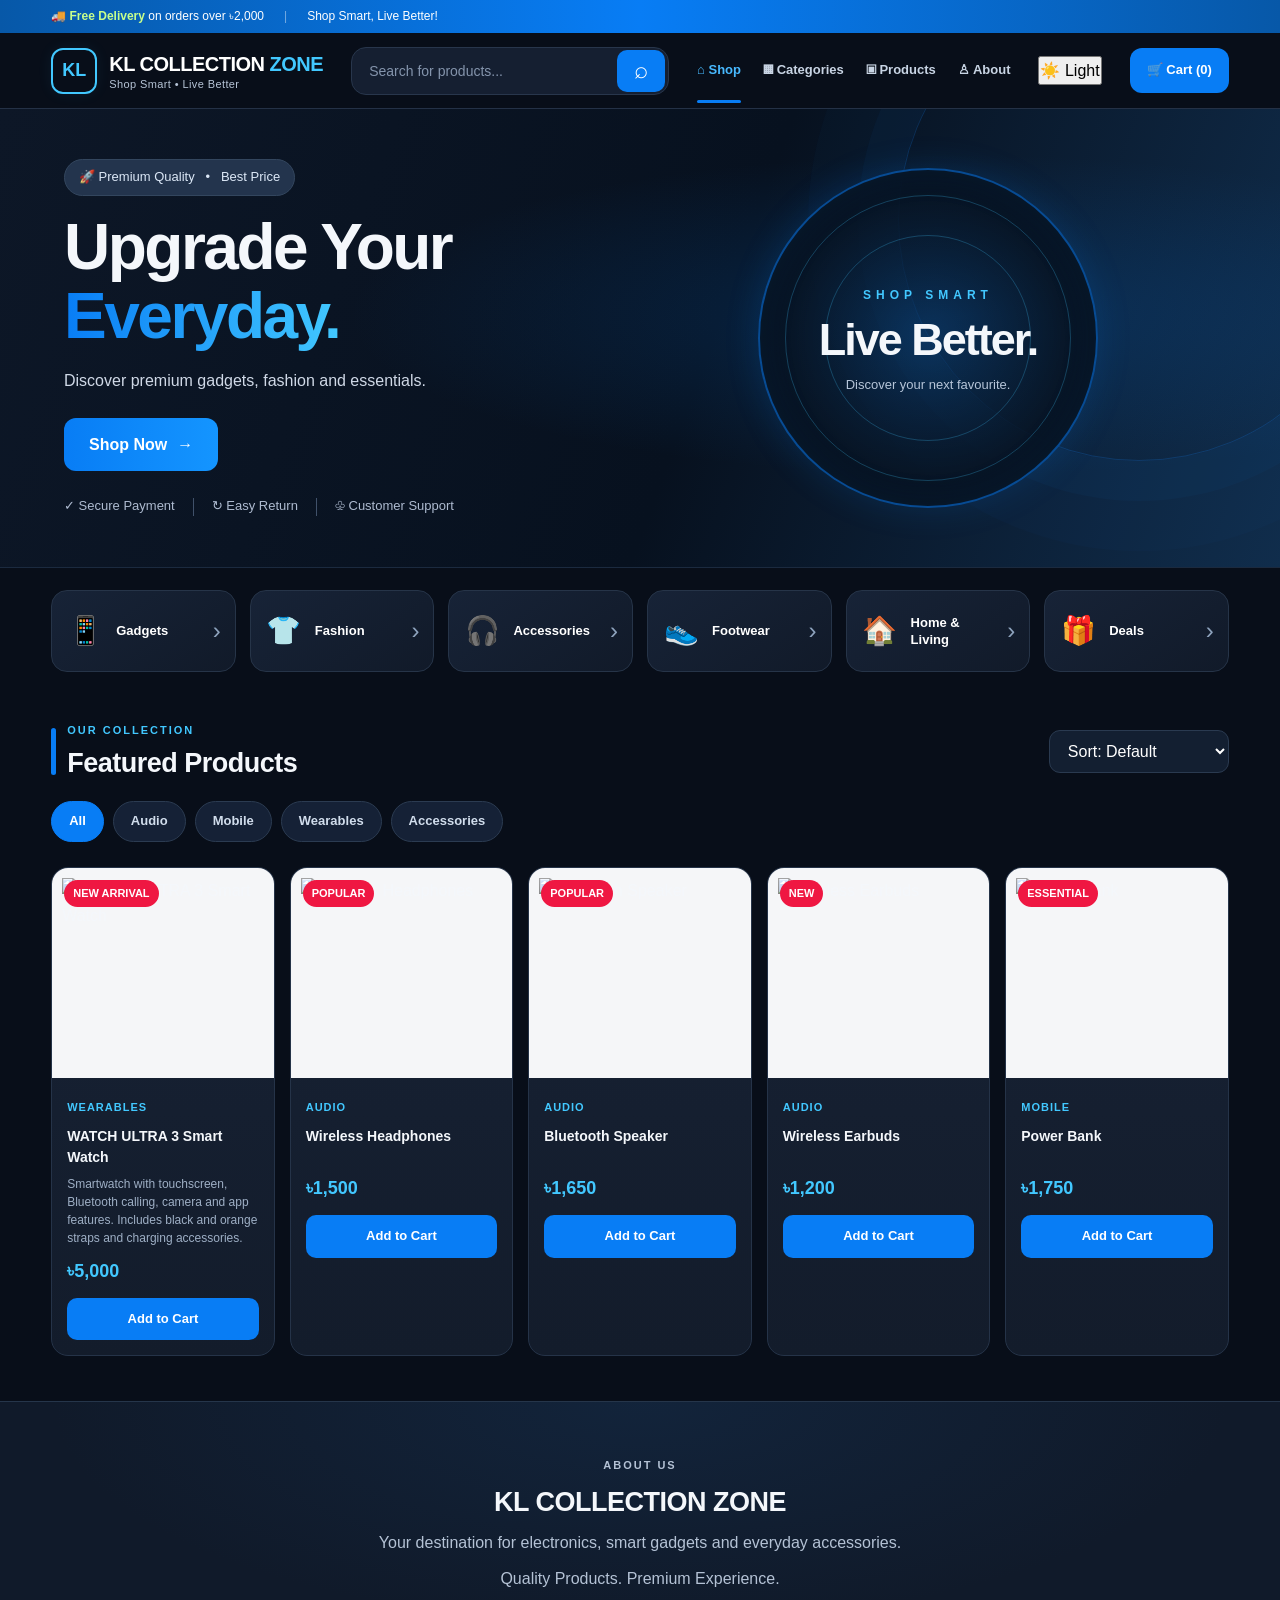
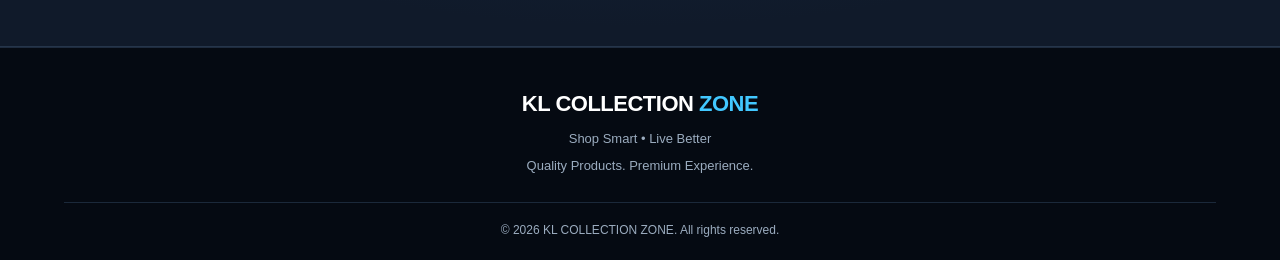
==== commit ad664611: "Update index.html" ====
--- a/index.html
+++ b/index.html
@@ -39,6 +39,11 @@
     <a href="#shop">▣ <span>Products</span></a>
     <a href="#about">♙ <span>About</span></a>
   </nav>
+
+    <button class="theme-toggle" id="themeToggle" type="button">
+    <span id="themeIcon">☀️</span>
+    <span id="themeLabel">Light</span>
+  </button>
 
   <button class="cart-button" id="openCart">
     🛒 <span>Cart</span> (<span id="cartCount">0</span>)
--- a/style.css
+++ b/style.css
@@ -1,22 +1,18 @@
 
-/* =========================================
-   KL COLLECTION ZONE — PREMIUM UI
-   Responsive: Mobile + Desktop
-========================================= */
+/* ============================================
+   KL COLLECTION ZONE — PREMIUM STORE DESIGN
+   Existing JavaScript IDs are preserved
+============================================ */
 
 :root {
-  --bg: #080d18;
-  --surface: #101827;
-  --surface2: #162236;
-  --surface3: #1b2b42;
-  --text: #f4f7fc;
-  --muted: #a3b1c5;
-  --accent: #48c8ff;
-  --accent2: #18a9ec;
-  --border: rgba(255,255,255,.09);
-  --success: #22c55e;
-  --radius: 18px;
-  --shadow: 0 15px 40px rgba(0,0,0,.22);
+  --bg: #080e19;
+  --panel: #131d2d;
+  --panel2: #182438;
+  --border: #263449;
+  --blue: #087df5;
+  --cyan: #42c8ff;
+  --text: #f4f7fb;
+  --muted: #a3b2c7;
 }
 
 * {
@@ -27,15 +23,14 @@
 
 html {
   scroll-behavior: smooth;
-  scroll-padding-top: 100px;
+  scroll-padding-top: 110px;
 }
 
 body {
   background: var(--bg);
   color: var(--text);
-  font-family: "Segoe UI", Arial, sans-serif;
-  line-height: 1.65;
-  -webkit-font-smoothing: antialiased;
+  font-family: Arial, Helvetica, sans-serif;
+  line-height: 1.6;
 }
 
 button,
@@ -45,259 +40,549 @@
   font: inherit;
 }
 
+button,
+a {
+  -webkit-tap-highlight-color: transparent;
+}
+
+a {
+  text-decoration: none;
+}
+
 button {
-  -webkit-tap-highlight-color: transparent;
-}
-
-img {
-  max-width: 100%;
-}
-
-/* ===== HEADER ===== */
+  cursor: pointer;
+}
+
+/* ANNOUNCEMENT */
+
+.announcement-bar {
+  background: linear-gradient(90deg, #0758a8, #087df5, #0758a8);
+  color: #fff;
+  font-size: 12px;
+  padding: 7px 4%;
+}
+
+.announcement-inner {
+  max-width: 1500px;
+  margin: auto;
+  display: flex;
+  align-items: center;
+  gap: 20px;
+}
+
+.announcement-inner strong {
+  color: #c7ff8c;
+}
+
+.announcement-divider {
+  color: rgba(255,255,255,.45);
+}
+
+/* HEADER */
 
 .header {
   position: sticky;
   top: 0;
-  z-index: 100;
-  background: rgba(8,13,24,.88);
-  backdrop-filter: blur(18px);
-  border-bottom: 1px solid var(--border);
-  padding: 17px 7%;
-  display: flex;
-  justify-content: space-between;
-  align-items: center;
-  gap: 24px;
-}
-
-.logo {
-  color: white;
-  font-size: 23px;
-  font-weight: 800;
-  letter-spacing: -.7px;
-  text-decoration: none;
-}
-
-.logo span,
-.hero h1 span {
-  color: var(--accent);
-}
-
-nav {
+  z-index: 500;
+  background: rgba(9,15,26,.96);
+  backdrop-filter: blur(15px);
+  border-bottom: 1px solid #243146;
+  min-height: 76px;
+  padding: 12px 4%;
   display: flex;
   align-items: center;
   gap: 28px;
-  flex-wrap: wrap;
+}
+
+.logo {
+  display: flex;
+  align-items: center;
+  gap: 12px;
+  flex-shrink: 0;
+  color: white;
+}
+
+.logo-icon {
+  width: 46px;
+  height: 46px;
+  display: grid;
+  place-items: center;
+  border: 2px solid var(--cyan);
+  color: var(--cyan);
+  border-radius: 12px;
+  font-size: 18px;
+  font-weight: 900;
+  box-shadow: 0 0 15px #42c8ff12;
+}
+
+.logo-text {
+  display: flex;
+  flex-direction: column;
+  line-height: 1.3;
+}
+
+.logo-text strong {
+  font-size: 20px;
+  letter-spacing: -.5px;
+  white-space: nowrap;
+}
+
+.logo-text strong span {
+  color: var(--cyan);
+}
+
+.logo-text small {
+  color: #b6c4d7;
+  font-size: 11px;
+  letter-spacing: .4px;
+}
+
+/* SEARCH */
+
+.header-search {
+  display: flex;
+  align-items: center;
+  background: #151f31;
+  border: 1px solid #28364c;
+  border-radius: 15px;
+  overflow: hidden;
+  height: 48px;
+  flex: 1;
+  max-width: 380px;
+  margin: 0 auto;
+}
+
+.header-search input {
+  width: 100%;
+  height: 100%;
+  background: transparent;
+  color: white;
+  border: none;
+  outline: none;
+  padding: 0 17px;
+  font-size: 14px;
+}
+
+.header-search input::placeholder {
+  color: #8494ac;
+}
+
+.search-button {
+  background: var(--blue);
+  color: white;
+  border: none;
+  width: 48px;
+  min-width: 48px;
+  height: 42px;
+  margin: 3px;
+  border-radius: 10px;
+  font-size: 24px;
+  transition: .2s;
+}
+
+.search-button:hover {
+  background: #2995ff;
+}
+
+/* NAV */
+
+nav {
+  display: flex;
+  align-items: center;
+  gap: 22px;
 }
 
 nav a {
-  color: #c7d3e3;
-  text-decoration: none;
-  font-size: 14px;
-  font-weight: 500;
+  color: #c8d4e4;
+  white-space: nowrap;
+  font-size: 13px;
+  font-weight: 600;
   transition: color .2s;
 }
 
-nav a:hover {
-  color: var(--accent);
-}
+nav a:hover,
+nav a.nav-active {
+  color: #48b9ff;
+}
+
+nav a:first-child {
+  position: relative;
+}
+
+nav a.nav-active::after {
+  content: "";
+  position: absolute;
+  bottom: -22px;
+  left: 0;
+  right: 0;
+  height: 3px;
+  background: var(--blue);
+  border-radius: 5px;
+}
+
+/* CART BUTTON */
 
 .cart-button {
-  background: var(--accent);
-  color: #07111c;
+  background: var(--blue);
+  color: white;
   border: none;
-  padding: 11px 20px;
   border-radius: 12px;
-  cursor: pointer;
+  padding: 12px 17px;
+  font-size: 13px;
   font-weight: 700;
-  transition: .25s;
+  white-space: nowrap;
+  transition: .2s;
 }
 
 .cart-button:hover {
-  background: #8addff;
-  transform: translateY(-2px);
-}
-
-/* ===== HERO ===== */
+  background: #2995ff;
+  transform: translateY(-1px);
+}
+
+/* HERO */
 
 .hero {
-  min-height: 490px;
-  padding: 95px 8%;
-  display: flex;
-  align-items: center;
   position: relative;
   overflow: hidden;
+  min-height: 380px;
+  padding: 50px 5%;
+  display: flex;
+  align-items: center;
   background:
-    radial-gradient(circle at 85% 30%, rgba(72,200,255,.15), transparent 32%),
-    linear-gradient(135deg, #101b2d 0%, #0b1424 55%, #11283d 100%);
-  border-bottom: 1px solid var(--border);
+    radial-gradient(ellipse at 75% 45%, #0756a64a, transparent 45%),
+    linear-gradient(110deg, #0d1727 0%, #07111f 55%, #102d4c 100%);
+  border-bottom: 1px solid #1b2a3f;
+}
+
+.hero::before {
+  content: "";
+  position: absolute;
+  top: -130px;
+  right: -100px;
+  width: 480px;
+  height: 480px;
+  border: 1px solid #1688ff35;
+  border-radius: 50%;
+  box-shadow:
+    0 0 0 40px #1688ff09,
+    0 0 0 90px #1688ff06;
 }
 
 .hero-content {
-  max-width: 750px;
   position: relative;
-  z-index: 1;
-}
-
-.eyebrow {
-  color: var(--accent);
-  letter-spacing: 3px;
-  font-size: 12px;
-  font-weight: 700;
-  margin-bottom: 16px;
-  text-transform: uppercase;
+  z-index: 2;
+  max-width: 650px;
+}
+
+.hero-badge {
+  display: inline-block;
+  padding: 7px 14px;
+  border-radius: 50px;
+  background: #23344d;
+  color: #dce8f7;
+  font-size: 13px;
+  margin-bottom: 17px;
+  border: 1px solid #33465e;
 }
 
 .hero h1 {
-  font-size: clamp(40px, 6vw, 76px);
-  line-height: 1.12;
-  letter-spacing: -2px;
-  margin-bottom: 22px;
-  font-weight: 800;
-}
-
-.hero p {
-  color: #b9c7da;
+  font-size: clamp(45px, 5vw, 76px);
+  line-height: 1.08;
+  letter-spacing: -2.5px;
+  font-weight: 900;
+  margin-bottom: 17px;
+}
+
+.hero h1 span {
+  background: linear-gradient(90deg, #087df5, #42c8ff);
+  -webkit-background-clip: text;
+  background-clip: text;
+  color: transparent;
+}
+
+.hero-content > p {
+  color: #d0d9e7;
   font-size: 16px;
-  max-width: 580px;
-  margin-bottom: 30px;
+  margin-bottom: 24px;
 }
 
 .primary-button {
   display: inline-flex;
   align-items: center;
   justify-content: center;
-  background: var(--accent);
-  color: #07111c;
-  padding: 14px 26px;
+  gap: 10px;
+  background: linear-gradient(90deg, #087df5, #1495ff);
+  color: white;
   border: none;
+  padding: 14px 25px;
   border-radius: 12px;
+  font-weight: 800;
   text-decoration: none;
+  transition: .25s;
+}
+
+.primary-button:hover {
+  box-shadow: 0 8px 25px #087df535;
+  transform: translateY(-2px);
+}
+
+.hero-benefits {
+  display: flex;
+  align-items: center;
+  flex-wrap: wrap;
+  gap: 18px;
+  margin-top: 25px;
+  color: #aebbd0;
+  font-size: 13px;
+}
+
+.hero-benefits i {
+  height: 18px;
+  width: 1px;
+  background: #40516a;
+}
+
+/* HERO VISUAL */
+
+.hero-visual {
+  position: absolute;
+  width: 47%;
+  right: 4%;
+  top: 0;
+  bottom: 0;
+  display: flex;
+  justify-content: center;
+  align-items: center;
+  overflow: hidden;
+}
+
+.hero-visual-glow {
+  width: 340px;
+  height: 340px;
+  border: 2px solid #087df58a;
+  border-radius: 50%;
+  box-shadow:
+    0 0 35px #087df52a,
+    inset 0 0 35px #087df51a;
+  background:
+    radial-gradient(circle, #0d3c6c75, #07111e 70%);
+  position: absolute;
+}
+
+.hero-visual-glow::before,
+.hero-visual-glow::after {
+  content: "";
+  position: absolute;
+  border-radius: 50%;
+  border: 1px solid #42c8ff40;
+}
+
+.hero-visual-glow::before {
+  inset: 25px;
+}
+
+.hero-visual-glow::after {
+  inset: 65px;
+}
+
+.hero-visual-text {
+  position: relative;
+  z-index: 1;
+  text-align: center;
+}
+
+.hero-visual-text > span {
+  color: var(--cyan);
+  letter-spacing: 5px;
+  font-size: 12px;
   font-weight: 800;
-  cursor: pointer;
+}
+
+.hero-visual-text h2 {
+  font-size: 45px;
+  letter-spacing: -2px;
+  margin: 5px 0;
+}
+
+.hero-visual-text p {
+  color: #b6c5d9;
+  font-size: 13px;
+}
+
+/* QUICK CATEGORIES */
+
+.quick-categories {
+  display: grid;
+  grid-template-columns: repeat(6, minmax(0,1fr));
+  gap: 14px;
+  padding: 22px 4% 35px;
+}
+
+.category-shortcut {
+  min-height: 82px;
+  background: linear-gradient(145deg, #172337, #111a29);
+  border: 1px solid #263448;
+  border-radius: 16px;
+  padding: 14px;
+  display: flex;
+  align-items: center;
+  gap: 12px;
+  color: white;
   transition: .25s;
-}
-
-.primary-button:hover {
+  min-width: 0;
+}
+
+.category-shortcut:hover {
+  border-color: #087df5;
   transform: translateY(-3px);
-  box-shadow: 0 8px 25px rgba(72,200,255,.2);
-}
-
-/* ===== SECTIONS ===== */
-
-section {
-  padding: 75px 7%;
-}
-
-h2 {
-  font-size: clamp(25px, 3vw, 36px);
-  letter-spacing: -.6px;
-  margin-bottom: 24px;
-  font-weight: 800;
+  background: #1b2a40;
+}
+
+.category-emoji {
+  font-size: 28px;
+  min-width: 38px;
+  text-align: center;
+}
+
+.category-shortcut strong {
+  font-size: 13px;
+  line-height: 1.35;
+  flex: 1;
+}
+
+.category-shortcut > span {
+  color: #8ea3bd;
+  font-size: 24px;
+}
+
+/* SECTIONS */
+
+section:not(.hero):not(.quick-categories) {
+  padding: 45px 4%;
+}
+
+#shop {
+  padding-top: 15px !important;
 }
 
 .section-heading {
   display: flex;
   justify-content: space-between;
   align-items: center;
-  gap: 24px;
+  gap: 20px;
   flex-wrap: wrap;
-  margin-bottom: 22px;
+  margin-bottom: 20px;
+}
+
+.section-title-group {
+  position: relative;
+  padding-left: 16px;
+}
+
+.section-title-group::before {
+  content: "";
+  position: absolute;
+  top: 6px;
+  bottom: 6px;
+  left: 0;
+  width: 5px;
+  border-radius: 10px;
+  background: var(--blue);
+}
+
+.eyebrow {
+  color: #42c8ff;
+  font-size: 11px;
+  letter-spacing: 2px;
+  font-weight: 800;
+  margin-bottom: 6px;
+}
+
+h2 {
+  font-size: 27px;
+  line-height: 1.3;
+  letter-spacing: -.5px;
 }
 
 .section-heading h2 {
-  margin-bottom: 0;
-}
-
-/* ===== FILTERS ===== */
+  margin: 0;
+}
+
+/* FILTERS */
 
 .filters {
   display: flex;
   flex-wrap: wrap;
-  gap: 10px;
+  gap: 9px;
+  margin: 18px 0 25px;
 }
 
 .filter {
-  background: var(--surface);
-  color: #d8e2ef;
-  border: 1px solid var(--border);
-  padding: 10px 19px;
-  border-radius: 50px;
-  cursor: pointer;
-  font-size: 14px;
+  background: #152136;
+  color: #d1ddec;
+  border: 1px solid #2b3b51;
+  padding: 9px 17px;
+  border-radius: 30px;
+  font-size: 13px;
   font-weight: 600;
   transition: .2s;
 }
 
-.filter.active,
-.filter:hover {
-  background: var(--accent);
-  color: #07111c;
-  border-color: var(--accent);
-}
-
-/* ===== SEARCH & SORT ===== */
+.filter:hover,
+.filter.active {
+  background: var(--blue);
+  border-color: var(--blue);
+  color: white;
+}
+
+/* SORT */
 
 .tools {
   display: flex;
-  gap: 12px;
-  flex-wrap: wrap;
-}
-
-.tools input,
-.tools select {
-  background: var(--surface);
+  gap: 10px;
+}
+
+.tools select,
+.tools input {
+  background: #131f31;
   color: white;
-  border: 1px solid var(--border);
-  padding: 13px 15px;
-  border-radius: 12px;
+  border: 1px solid #2a3a50;
+  padding: 11px 14px;
+  border-radius: 11px;
   outline: none;
-  transition: border .2s;
-}
-
-.tools input {
-  min-width: 220px;
-}
-
-.tools input:focus,
-.tools select:focus {
-  border-color: var(--accent);
-}
-
-.tools input::placeholder {
-  color: #7f91a8;
-}
-
-.tools select option {
-  background: var(--surface);
-  color: white;
-}
-
-/* ===== PRODUCT GRID ===== */
+}
+
+.tools select:focus,
+.tools input:focus {
+  border-color: var(--blue);
+}
+
+/* PRODUCTS */
 
 .product-grid {
   display: grid;
-  grid-template-columns: repeat(auto-fit, minmax(235px, 1fr));
-  gap: 25px;
-  margin-top: 32px;
+  grid-template-columns: repeat(5, minmax(0,1fr));
+  gap: 15px;
+  margin-top: 18px;
 }
 
 .product-card {
-  background: linear-gradient(180deg, #142136, #101827);
-  border: 1px solid var(--border);
-  border-radius: 20px;
+  background: linear-gradient(180deg, #172235, #131c2b);
+  border: 1px solid #253348;
+  border-radius: 17px;
   overflow: hidden;
-  transition: transform .3s, border-color .3s, box-shadow .3s;
+  transition: transform .25s, border-color .25s;
+  min-width: 0;
 }
 
 .product-card:hover {
-  transform: translateY(-6px);
-  border-color: rgba(72,200,255,.35);
-  box-shadow: var(--shadow);
+  transform: translateY(-4px);
+  border-color: #3b75b4;
 }
 
 .product-image {
-  height: 255px;
-  background: #f5f7fa;
+  height: 210px;
+  background: #f5f6f8;
   position: relative;
   overflow: hidden;
 }
@@ -306,127 +591,144 @@
   width: 100%;
   height: 100%;
   object-fit: contain;
-  padding: 15px;
-  transition: transform .4s;
+  padding: 10px;
+  transition: transform .35s;
 }
 
 .product-card:hover .product-image img {
-  transform: scale(1.045);
+  transform: scale(1.05);
 }
 
 .product-tag {
   position: absolute;
-  top: 14px;
-  left: 14px;
+  top: 12px;
+  left: 12px;
   z-index: 1;
-  background: var(--accent);
-  color: #07111c;
-  padding: 6px 11px;
+  background: #ef1742;
+  color: white;
+  padding: 5px 9px;
+  border-radius: 20px;
   font-size: 11px;
   font-weight: 800;
-  border-radius: 8px;
-  letter-spacing: .4px;
 }
 
 .product-info {
-  padding: 20px;
+  padding: 15px;
 }
 
 .product-category {
-  color: var(--accent);
+  color: var(--cyan);
+  font-size: 11px;
+  text-transform: uppercase;
+  letter-spacing: 1px;
+  font-weight: 700;
+}
+
+.product-info h3 {
+  font-size: 14px;
+  margin: 8px 0;
+  line-height: 1.45;
+  min-height: 38px;
+}
+
+.product-description {
+  color: #9eafc5;
   font-size: 12px;
-  text-transform: uppercase;
-  font-weight: 700;
-  letter-spacing: 1px;
-}
-
-.product-info h3 {
-  font-size: 17px;
-  margin: 10px 0;
-  line-height: 1.45;
-  font-weight: 700;
-}
-
-.product-description {
-  color: var(--muted);
-  font-size: 13px;
-  line-height: 1.7;
+  line-height: 1.5;
 }
 
 .product-bottom {
   display: flex;
   justify-content: space-between;
   align-items: center;
-  gap: 10px;
-  margin-top: 18px;
+  gap: 8px;
+  margin-top: 10px;
+  flex-wrap: wrap;
 }
 
 .price {
-  color: var(--accent);
+  color: #42c8ff;
+  font-size: 18px;
+  font-weight: 900;
+}
+
+.add-btn {
+  margin-top: 12px;
+  width: 100%;
+  background: var(--blue);
+  color: white;
+  border: none;
+  padding: 11px;
+  border-radius: 10px;
+  font-size: 13px;
   font-weight: 800;
-  font-size: 21px;
-}
-
-.add-btn {
-  margin-top: 16px;
-  width: 100%;
-  padding: 13px;
-  border: none;
-  border-radius: 12px;
-  background: var(--accent);
-  color: #07111c;
-  font-weight: 800;
-  cursor: pointer;
-  transition: .25s;
+  transition: .2s;
 }
 
 .add-btn:hover {
-  background: #8addff;
-  transform: translateY(-2px);
-}
-
-.add-btn:active,
-.cart-button:active {
-  transform: scale(.97);
-}
-
-/* ===== ABOUT ===== */
+  background: #2995ff;
+}
+
+/* ABOUT */
 
 .about {
   background:
-    radial-gradient(circle at 50% 0%, rgba(72,200,255,.08), transparent 45%),
-    var(--surface);
+    radial-gradient(ellipse at top, #16345760, transparent 65%),
+    #101a2a;
+  border-top: 1px solid #25354a;
+  border-bottom: 1px solid #25354a;
   text-align: center;
-  border-top: 1px solid var(--border);
-  border-bottom: 1px solid var(--border);
+}
+
+.about-inner {
+  max-width: 700px;
+  margin: auto;
 }
 
 .about p {
-  color: var(--muted);
+  color: #b4c2d5;
   margin: 10px 0;
-  max-width: 750px;
-  margin-left: auto;
-  margin-right: auto;
-}
-
-/* ===== FOOTER ===== */
+}
+
+/* FOOTER */
 
 footer {
+  background: #050a12;
   text-align: center;
-  background: #050912;
-  padding: 40px 7%;
-  color: #8d9db2;
-  border-top: 1px solid var(--border);
-  font-size: 14px;
-}
-
-/* ===== CART OVERLAY ===== */
+  padding: 38px 5% 20px;
+  color: #9bacbf;
+  border-top: 1px solid #1e2b3e;
+}
+
+.footer-content h3 {
+  color: white;
+  font-size: 22px;
+  letter-spacing: -.5px;
+}
+
+.footer-content h3 span {
+  color: var(--cyan);
+}
+
+.footer-content p {
+  margin-top: 7px;
+  font-size: 13px;
+}
+
+.footer-bottom {
+  border-top: 1px solid #1b293a;
+  margin-top: 25px;
+  padding-top: 18px;
+  font-size: 12px;
+}
+
+/* OVERLAY */
 
 .overlay {
   display: none;
   position: fixed;
   inset: 0;
-  background: rgba(0,0,0,.65);
+  background: #000a;
   backdrop-filter: blur(3px);
   z-index: 1000;
 }
@@ -435,23 +737,22 @@
   display: block;
 }
 
-/* ===== CART DRAWER ===== */
+/* CART */
 
 .cart-drawer {
   position: fixed;
-  right: -450px;
+  right: -430px;
   top: 0;
-  width: min(430px, 92%);
+  width: min(400px, 92%);
   height: 100vh;
   height: 100dvh;
-  background: #101827;
+  background: #101b2b;
   z-index: 1001;
-  padding: 26px;
-  border-left: 1px solid var(--border);
-  transition: right .35s cubic-bezier(.2,.8,.2,1);
+  padding: 22px;
+  transition: right .3s;
   display: flex;
   flex-direction: column;
-  box-shadow: -15px 0 50px rgba(0,0,0,.25);
+  border-left: 1px solid #2a3a50;
 }
 
 .cart-drawer.open {
@@ -462,75 +763,64 @@
   display: flex;
   justify-content: space-between;
   align-items: center;
-  padding-bottom: 18px;
-  border-bottom: 1px solid var(--border);
+  padding-bottom: 15px;
+  border-bottom: 1px solid #2b3b50;
 }
 
 .cart-header h2 {
-  margin: 0;
   font-size: 24px;
 }
 
 .close-button {
   background: none;
   border: none;
-  color: inherit;
+  color: white;
   font-size: 30px;
-  cursor: pointer;
-  transition: .2s;
 }
 
 .close-button:hover {
-  color: var(--accent);
+  color: var(--cyan);
 }
 
 #cartItems {
   flex: 1;
   overflow-y: auto;
-  padding-top: 10px;
 }
 
 .cart-item {
   display: flex;
   justify-content: space-between;
-  gap: 14px;
-  padding: 18px 0;
-  border-bottom: 1px solid var(--border);
+  gap: 10px;
+  padding: 15px 0;
+  border-bottom: 1px solid #2b3b50;
 }
 
 .cart-item h4 {
   font-size: 14px;
-  line-height: 1.5;
 }
 
 .qty-controls {
   display: flex;
   gap: 12px;
   align-items: center;
-  margin-top: 10px;
+  margin-top: 8px;
 }
 
 .qty-controls button {
-  padding: 5px 12px;
-  cursor: pointer;
-  border-radius: 8px;
-  border: 1px solid var(--border);
-  background: var(--surface2);
+  background: #1c2c42;
   color: white;
-}
-
-.qty-controls button:hover {
-  background: var(--accent);
-  color: #07111c;
+  border: 1px solid #344860;
+  border-radius: 7px;
+  padding: 4px 10px;
 }
 
 .cart-footer {
-  border-top: 1px solid var(--border);
-  padding-top: 20px;
+  border-top: 1px solid #2b3b50;
+  padding-top: 18px;
 }
 
 .cart-footer h3 {
-  font-size: 21px;
+  font-size: 20px;
 }
 
 .full-button {
@@ -539,12 +829,11 @@
 }
 
 .empty-cart {
-  color: var(--muted);
-  padding: 30px 0;
-  text-align: center;
-}
-
-/* ===== CHECKOUT MODAL ===== */
+  color: #a3b2c7;
+  padding: 25px 0;
+}
+
+/* CHECKOUT */
 
 .checkout-modal {
   display: none;
@@ -552,7 +841,7 @@
   inset: 0;
   z-index: 2000;
   background: rgba(0,0,0,.8);
-  backdrop-filter: blur(6px);
+  backdrop-filter: blur(5px);
   padding: 18px;
   overflow-y: auto;
   align-items: flex-start;
@@ -565,21 +854,19 @@
 
 .checkout-panel {
   width: min(620px, 100%);
-  margin: 20px auto;
-  padding: 30px;
+  margin: 18px auto;
+  padding: 26px;
   background: #f8fafc;
   color: #172033;
-  border-radius: 22px;
-  box-shadow: 0 25px 80px rgba(0,0,0,.35);
+  border-radius: 20px;
+  box-shadow: 0 18px 60px #0007;
 }
 
 .checkout-heading {
   display: flex;
   align-items: center;
   justify-content: space-between;
-  margin-bottom: 22px;
-  padding-bottom: 15px;
-  border-bottom: 1px solid #e2e8f0;
+  margin-bottom: 18px;
 }
 
 .checkout-heading h2 {
@@ -593,13 +880,12 @@
 
 #checkoutForm {
   display: grid;
-  gap: 10px;
+  gap: 9px;
 }
 
 #checkoutForm label {
   font-weight: 700;
   margin-top: 8px;
-  font-size: 14px;
 }
 
 #checkoutForm label span {
@@ -614,13 +900,12 @@
   width: 100%;
   min-height: 50px;
   border: 1px solid #d8dee8;
-  border-radius: 12px;
+  border-radius: 10px;
   background: #fff;
   color: #172033;
-  padding: 14px;
+  padding: 13px 14px;
   font: inherit;
   outline: none;
-  transition: .2s;
 }
 
 #checkoutForm textarea {
@@ -630,8 +915,8 @@
 #checkoutForm input:focus,
 #checkoutForm select:focus,
 #checkoutForm textarea:focus {
-  border-color: #18a9ec;
-  box-shadow: 0 0 0 3px rgba(24,169,236,.12);
+  border-color: #42c8ff;
+  box-shadow: 0 0 0 3px #42c8ff25;
 }
 
 #checkoutForm select:disabled {
@@ -640,12 +925,12 @@
 }
 
 .order-summary {
-  margin-top: 18px;
-  padding: 18px;
+  margin-top: 14px;
+  padding: 16px;
   background: #eaf0f6;
-  border-radius: 15px;
+  border-radius: 12px;
   display: grid;
-  gap: 12px;
+  gap: 10px;
 }
 
 .order-summary > div {
@@ -656,9 +941,8 @@
 
 .order-summary .grand-total {
   border-top: 1px solid #cbd5e1;
-  padding-top: 14px;
-  font-size: 19px;
-  font-weight: 800;
+  padding-top: 12px;
+  font-size: 18px;
 }
 
 .grand-total strong {
@@ -668,16 +952,16 @@
 .cod-note {
   color: #166534;
   background: #dcfce7;
-  border-radius: 10px;
-  padding: 13px;
+  border-radius: 8px;
+  padding: 11px;
   font-size: 13px;
 }
 
 .checkout-panel .full-button {
-  margin-top: 10px;
-}
-
-/* ===== ORDER SUCCESS POPUP ===== */
+  margin-top: 8px;
+}
+
+/* ORDER SUCCESS POPUP */
 
 .order-success-overlay {
   position: fixed;
@@ -687,19 +971,19 @@
   align-items: center;
   justify-content: center;
   padding: 18px;
-  background: rgba(3,10,20,.82);
-  backdrop-filter: blur(8px);
+  background: rgba(3, 10, 20, .78);
+  backdrop-filter: blur(7px);
   opacity: 0;
   animation: successFade .35s ease forwards;
 }
 
 .order-success-card {
   width: 100%;
-  max-width: 440px;
+  max-width: 420px;
   background: #fff;
   color: #172033;
-  padding: 32px 25px;
-  border-radius: 26px;
+  padding: 30px 24px;
+  border-radius: 24px;
   text-align: center;
   box-shadow: 0 25px 80px rgba(0,0,0,.3);
   transform: scale(.82) translateY(25px);
@@ -710,7 +994,7 @@
   width: 100px;
   height: 100px;
   border-radius: 50%;
-  margin: 0 auto 22px;
+  margin: 0 auto 20px;
   background: #dcfce7;
   display: flex;
   align-items: center;
@@ -743,7 +1027,7 @@
 }
 
 .order-success-card h2 {
-  font-size: 26px;
+  font-size: 25px;
   margin-bottom: 8px;
   color: #102039;
 }
@@ -755,17 +1039,17 @@
 
 .success-details {
   background: #f1f5f9;
-  border-radius: 16px;
+  border-radius: 15px;
   padding: 16px;
   text-align: left;
-  margin-bottom: 22px;
+  margin-bottom: 20px;
 }
 
 .success-details div {
   display: flex;
   justify-content: space-between;
   gap: 12px;
-  padding: 10px 0;
+  padding: 9px 0;
   border-bottom: 1px solid #dbe3ed;
 }
 
@@ -790,12 +1074,12 @@
 .success-close {
   width: 100%;
   border: none;
-  border-radius: 13px;
+  border-radius: 12px;
   background: #42c8ff;
   color: #06111e;
-  padding: 15px;
+  padding: 14px;
   font-size: 16px;
-  font-weight: 800;
+  font-weight: bold;
   cursor: pointer;
   transition: transform .2s, opacity .2s;
 }
@@ -805,181 +1089,259 @@
   opacity: .9;
 }
 
-/* ===== ANIMATIONS ===== */
-
 @keyframes successFade {
-  to {
-    opacity: 1;
-  }
+  to { opacity: 1; }
 }
 
 @keyframes successPop {
-  to {
-    transform: scale(1) translateY(0);
-  }
+  to { transform: scale(1) translateY(0); }
 }
 
 @keyframes circleDraw {
-  to {
-    stroke-dashoffset: 0;
-  }
+  to { stroke-dashoffset: 0; }
 }
 
 @keyframes tickDraw {
-  to {
-    stroke-dashoffset: 0;
-  }
-}
-
-/* ===== TABLET ===== */
-
-@media (max-width: 900px) {
+  to { stroke-dashoffset: 0; }
+}
+
+/* TABLET */
+
+@media (max-width: 1150px) {
   .header {
-    padding: 16px 5%;
+    gap: 16px;
   }
 
   nav {
-    gap: 17px;
-  }
-
-  section {
-    padding: 60px 5%;
+    gap: 14px;
+  }
+
+  nav a {
+    font-size: 12px;
+  }
+
+  .logo-text strong {
+    font-size: 17px;
+  }
+
+  .product-grid {
+    grid-template-columns: repeat(4, minmax(0,1fr));
+  }
+
+  .quick-categories {
+    grid-template-columns: repeat(3, minmax(0,1fr));
+  }
+
+  .hero-visual {
+    width: 40%;
+  }
+}
+
+/* MOBILE */
+
+@media (max-width: 760px) {
+  .announcement-bar {
+    padding: 7px 3%;
+    font-size: 11px;
+  }
+
+  .announcement-inner {
+    justify-content: center;
+    gap: 10px;
+  }
+
+  .header {
+    position: relative;
+    padding: 14px 4%;
+    display: grid;
+    grid-template-columns: 1fr auto;
+    gap: 14px;
+  }
+
+  .logo-icon {
+    width: 40px;
+    height: 40px;
+    font-size: 16px;
+  }
+
+  .logo-text strong {
+    font-size: 16px;
+  }
+
+  .logo-text small {
+    font-size: 10px;
+  }
+
+  .header-search {
+    grid-column: 1 / -1;
+    grid-row: 2;
+    max-width: none;
+    width: 100%;
+    margin: 0;
+    height: 44px;
+  }
+
+  .search-button {
+    height: 38px;
+    width: 42px;
+    min-width: 42px;
+  }
+
+  nav {
+    grid-column: 1 / -1;
+    grid-row: 3;
+    display: flex;
+    justify-content: space-around;
+    gap: 12px;
+    overflow-x: auto;
+    padding: 6px 0;
+  }
+
+  nav a {
+    font-size: 12px;
+  }
+
+  nav a.nav-active::after {
+    bottom: -10px;
+  }
+
+  .cart-button {
+    padding: 10px 13px;
+    font-size: 12px;
   }
 
   .hero {
-    padding: 80px 6%;
-  }
-
-  .product-grid {
-    grid-template-columns: repeat(auto-fit, minmax(210px, 1fr));
-    gap: 20px;
-  }
-}
-
-/* ===== MOBILE ===== */
-
-@media (max-width: 650px) {
-  .header {
-    padding: 15px 4%;
-    justify-content: space-between;
-    gap: 12px;
-  }
-
-  .logo {
-    font-size: 19px;
-  }
-
-  nav {
+    min-height: 350px;
+    padding: 42px 5%;
+  }
+
+  .hero-visual {
     width: 100%;
-    justify-content: center;
-    gap: 18px;
-  }
-
-  nav a {
-    font-size: 13px;
-  }
-
-  .cart-button {
-    padding: 10px 14px;
-    font-size: 13px;
-  }
-
-  .hero {
-    min-height: 370px;
-    padding: 65px 6%;
+    right: -42%;
+    opacity: .35;
+  }
+
+  .hero-visual-glow {
+    width: 290px;
+    height: 290px;
+  }
+
+  .hero-content {
+    max-width: 100%;
   }
 
   .hero h1 {
-    font-size: clamp(37px, 10vw, 52px);
-    letter-spacing: -1.5px;
-  }
-
-  .hero p {
+    font-size: clamp(42px, 10vw, 60px);
+    letter-spacing: -1.7px;
+  }
+
+  .hero-content > p {
+    max-width: 290px;
     font-size: 14px;
   }
 
-  section {
-    padding: 50px 5%;
+  .hero-badge {
+    font-size: 11px;
+  }
+
+  .hero-benefits {
+    gap: 10px;
+    font-size: 11px;
+  }
+
+  .quick-categories {
+    grid-template-columns: repeat(2, minmax(0,1fr));
+    gap: 10px;
+    padding: 18px 4% 28px;
+  }
+
+  .category-shortcut {
+    min-height: 70px;
+    padding: 12px;
+    gap: 8px;
+    border-radius: 13px;
+  }
+
+  .category-emoji {
+    font-size: 23px;
+    min-width: 30px;
+  }
+
+  .category-shortcut strong {
+    font-size: 12px;
+  }
+
+  section:not(.hero):not(.quick-categories) {
+    padding: 35px 4%;
+  }
+
+  #shop {
+    padding-top: 10px !important;
+  }
+
+  .section-heading {
+    align-items: flex-start;
+    flex-direction: column;
+    gap: 14px;
   }
 
   h2 {
-    font-size: 27px;
-  }
-
-  .section-heading {
-    align-items: stretch;
-    gap: 18px;
+    font-size: 24px;
   }
 
   .tools {
     width: 100%;
   }
 
-  .tools input,
   .tools select {
-    flex: 1;
-    min-width: 0;
     width: 100%;
   }
 
   .filters {
-    gap: 8px;
+    gap: 7px;
   }
 
   .filter {
-    padding: 9px 15px;
+    padding: 8px 13px;
+    font-size: 12px;
+  }
+
+  .product-grid {
+    grid-template-columns: repeat(2, minmax(0,1fr));
+    gap: 12px;
+  }
+
+  .product-image {
+    height: 175px;
+  }
+
+  .product-info {
+    padding: 12px;
+  }
+
+  .product-info h3 {
     font-size: 13px;
-  }
-
-  .product-grid {
-    grid-template-columns: repeat(2, minmax(0, 1fr));
-    gap: 14px;
-    margin-top: 25px;
-  }
-
-  .product-card {
-    border-radius: 15px;
-  }
-
-  .product-image {
-    height: 185px;
-  }
-
-  .product-image img {
-    padding: 9px;
-  }
-
-  .product-info {
-    padding: 13px;
-  }
-
-  .product-info h3 {
-    font-size: 14px;
+    min-height: auto;
   }
 
   .product-description {
-    font-size: 12px;
+    font-size: 11px;
+  }
+
+  .price {
+    font-size: 16px;
   }
 
   .product-tag {
     top: 9px;
     left: 9px;
-    padding: 5px 8px;
     font-size: 10px;
-  }
-
-  .price {
-    font-size: 17px;
-  }
-
-  .product-bottom {
-    margin-top: 12px;
+    padding: 4px 7px;
   }
 
   .add-btn {
-    padding: 11px 8px;
-    font-size: 13px;
-    border-radius: 10px;
+    font-size: 12px;
+    padding: 10px 7px;
   }
 
   .cart-drawer {
@@ -992,61 +1354,413 @@
 
   .checkout-panel {
     margin: 6px auto;
-    padding: 22px 16px;
-    border-radius: 18px;
+    padding: 19px 15px;
+    border-radius: 15px;
   }
 
   .checkout-heading h2 {
-    font-size: 24px;
+    font-size: 25px;
   }
 
   .order-success-card {
     padding: 26px 18px;
-    border-radius: 22px;
-  }
-}
-
-/* ===== SMALL MOBILE ===== */
+    border-radius: 20px;
+  }
+}
+
+/* SMALL MOBILE */
 
 @media (max-width: 380px) {
+  .logo-text strong {
+    font-size: 14px;
+  }
+
+  .cart-button {
+    font-size: 11px;
+    padding: 9px;
+  }
+
+  .hero h1 {
+    font-size: 40px;
+  }
+
+  .product-image {
+    height: 155px;
+  }
+
+  .product-info {
+    padding: 10px;
+  }
+
   .product-grid {
-    gap: 10px;
-  }
-
-  .product-image {
-    height: 160px;
-  }
-
-  .product-info {
-    padding: 11px;
-  }
-
-  .product-info h3 {
-    font-size: 13px;
-  }
-
-  .price {
-    font-size: 16px;
-  }
-
-  .add-btn {
-    font-size: 12px;
-  }
-
-  nav {
-    gap: 12px;
-  }
-}
-
-/* ===== ACCESSIBILITY ===== */
+    gap: 9px;
+  }
+
+  .category-shortcut {
+    padding: 9px;
+  }
+}
+
+/* ACCESSIBILITY */
 
 @media (prefers-reduced-motion: reduce) {
   *,
   *::before,
   *::after {
+    animation-duration: .01ms !important;
+    transition-duration: .01ms !important;
     scroll-behavior: auto !important;
-    animation-duration: .01ms !important;
-    animation-delay: 0ms !important;
-    transition-duration: .01ms !important;
-  }
-}
+  }
+}
+
+
+/* ==================================
+   MOBILE PREMIUM REDESIGN
+   Desktop remains unchanged
+================================== */
+
+@media screen and (max-width: 760px) {
+
+  body {
+    overflow-x: hidden;
+  }
+
+  /* Announcement */
+  .announcement-inner {
+    gap: 6px;
+    font-size: 10px;
+    flex-wrap: nowrap;
+    white-space: nowrap;
+  }
+
+  /* Header */
+  .header {
+    display: flex;
+    flex-direction: column;
+    align-items: stretch;
+    gap: 12px;
+    padding: 14px;
+  }
+
+  .header > .logo {
+    width: 100%;
+    justify-content: flex-start;
+  }
+
+  .logo-text strong {
+    font-size: 17px;
+  }
+
+  /* Search */
+  .header-search {
+    order: 2;
+    width: 100%;
+    max-width: 100%;
+    margin: 0;
+  }
+
+  /* Navigation */
+  .header nav {
+    order: 3;
+    width: 100%;
+    display: flex;
+    flex-wrap: nowrap;
+    justify-content: space-between;
+    gap: 8px;
+    overflow-x: auto;
+    padding: 4px 0 8px;
+    scrollbar-width: none;
+  }
+
+  .header nav::-webkit-scrollbar {
+    display: none;
+  }
+
+  .header nav a {
+    flex-shrink: 0;
+    font-size: 12px;
+    padding: 7px 10px;
+    background: #152237;
+    border: 1px solid #26374e;
+    border-radius: 10px;
+  }
+
+  .header nav a.nav-active::after {
+    display: none;
+  }
+
+  /* Cart */
+  .cart-button {
+    position: absolute;
+    right: 14px;
+    top: 14px;
+    padding: 10px 12px;
+    border-radius: 10px;
+  }
+
+  /* Hero */
+  .hero {
+    min-height: auto;
+    padding: 38px 20px 30px;
+    border-radius: 0;
+  }
+
+  .hero-content {
+    width: 100%;
+    max-width: 100%;
+  }
+
+  .hero-badge {
+    font-size: 10px;
+    padding: 6px 11px;
+    margin-bottom: 14px;
+  }
+
+  .hero h1 {
+    font-size: clamp(38px, 10vw, 52px);
+    line-height: 1.08;
+    letter-spacing: -1.5px;
+    margin-bottom: 14px;
+  }
+
+  .hero-content > p {
+    font-size: 14px;
+    line-height: 1.7;
+    max-width: 280px;
+  }
+
+  .hero .primary-button {
+    width: auto;
+    min-width: 145px;
+    padding: 13px 19px;
+  }
+
+  .hero-benefits {
+    display: flex;
+    flex-wrap: wrap;
+    gap: 10px;
+    font-size: 10px;
+    margin-top: 20px;
+  }
+
+  .hero-benefits i {
+    display: none;
+  }
+
+  /* Remove oversized decorative circle */
+  .hero-visual {
+    display: none;
+  }
+
+  .hero::before {
+    display: none;
+  }
+
+  /* Categories */
+  .quick-categories {
+    padding: 20px 14px 28px;
+    grid-template-columns: repeat(2, minmax(0, 1fr));
+    gap: 10px;
+  }
+
+  .category-shortcut {
+    min-height: 76px;
+    padding: 12px;
+    border-radius: 14px;
+    background: #141f31;
+  }
+
+  .category-emoji {
+    font-size: 24px;
+    min-width: 30px;
+  }
+
+  .category-shortcut strong {
+    font-size: 12px;
+  }
+
+  /* Shop section */
+  #shop {
+    padding: 25px 14px 40px !important;
+  }
+
+  .section-heading {
+    display: flex;
+    flex-direction: column;
+    align-items: flex-start;
+    gap: 12px;
+    margin-bottom: 16px;
+  }
+
+  .section-title-group h2 {
+    font-size: 25px;
+  }
+
+  .tools {
+    width: 100%;
+  }
+
+  .tools select {
+    width: 100%;
+    min-height: 46px;
+    border-radius: 12px;
+  }
+
+  /* Filter horizontal scrolling */
+  .filters {
+    flex-wrap: nowrap;
+    overflow-x: auto;
+    gap: 8px;
+    padding-bottom: 8px;
+    margin: 15px 0 20px;
+    scrollbar-width: none;
+  }
+
+  .filters::-webkit-scrollbar {
+    display: none;
+  }
+
+  .filter {
+    flex-shrink: 0;
+    padding: 9px 15px;
+    font-size: 12px;
+    border-radius: 30px;
+  }
+
+  /* Product grid */
+  .product-grid {
+    grid-template-columns: repeat(2, minmax(0, 1fr));
+    gap: 12px;
+    margin-top: 15px;
+  }
+
+  .product-card {
+    border-radius: 15px;
+    overflow: hidden;
+    min-width: 0;
+  }
+
+  .product-image {
+    height: auto;
+    aspect-ratio: 1 / 1;
+  }
+
+  .product-image img {
+    padding: 8px;
+  }
+
+  .product-info {
+    padding: 12px;
+  }
+
+  .product-info h3 {
+    font-size: 13px;
+    line-height: 1.5;
+    min-height: 0;
+    margin: 7px 0;
+  }
+
+  .product-category {
+    font-size: 10px;
+  }
+
+  .product-description {
+    font-size: 11px;
+    line-height: 1.5;
+  }
+
+  .product-bottom {
+    margin-top: 10px;
+    align-items: flex-start;
+  }
+
+  .price {
+    font-size: 16px;
+  }
+
+  .add-btn {
+    margin-top: 12px;
+    padding: 11px 6px;
+    font-size: 11px;
+    border-radius: 9px;
+  }
+
+  .product-tag {
+    font-size: 9px;
+    padding: 4px 7px;
+    top: 8px;
+    left: 8px;
+  }
+
+  /* About */
+  .about {
+    padding: 35px 18px !important;
+  }
+
+  .about h2 {
+    font-size: 24px;
+  }
+
+  .about p {
+    font-size: 13px;
+  }
+
+  /* Footer */
+  footer {
+    padding: 30px 16px 20px;
+  }
+
+  /* Cart */
+  .cart-drawer {
+    width: min(390px, 92%);
+    padding: 18px;
+  }
+
+  /* Checkout */
+  .checkout-modal {
+    padding: 8px;
+  }
+
+  .checkout-panel {
+    width: 100%;
+    margin: 5px auto;
+    padding: 18px 15px;
+  }
+}
+
+/* Extra small phones */
+@media screen and (max-width: 380px) {
+
+  .logo-text strong {
+    font-size: 14px;
+  }
+
+  .cart-button {
+    font-size: 10px;
+    padding: 9px;
+  }
+
+  .hero h1 {
+    font-size: 37px;
+  }
+
+  .product-grid {
+    gap: 9px;
+  }
+
+  .product-info {
+    padding: 10px;
+  }
+
+  .product-info h3 {
+    font-size: 12px;
+  }
+
+  .price {
+    font-size: 15px;
+  }
+
+  .add-btn {
+    font-size: 10px;
+  }
+}
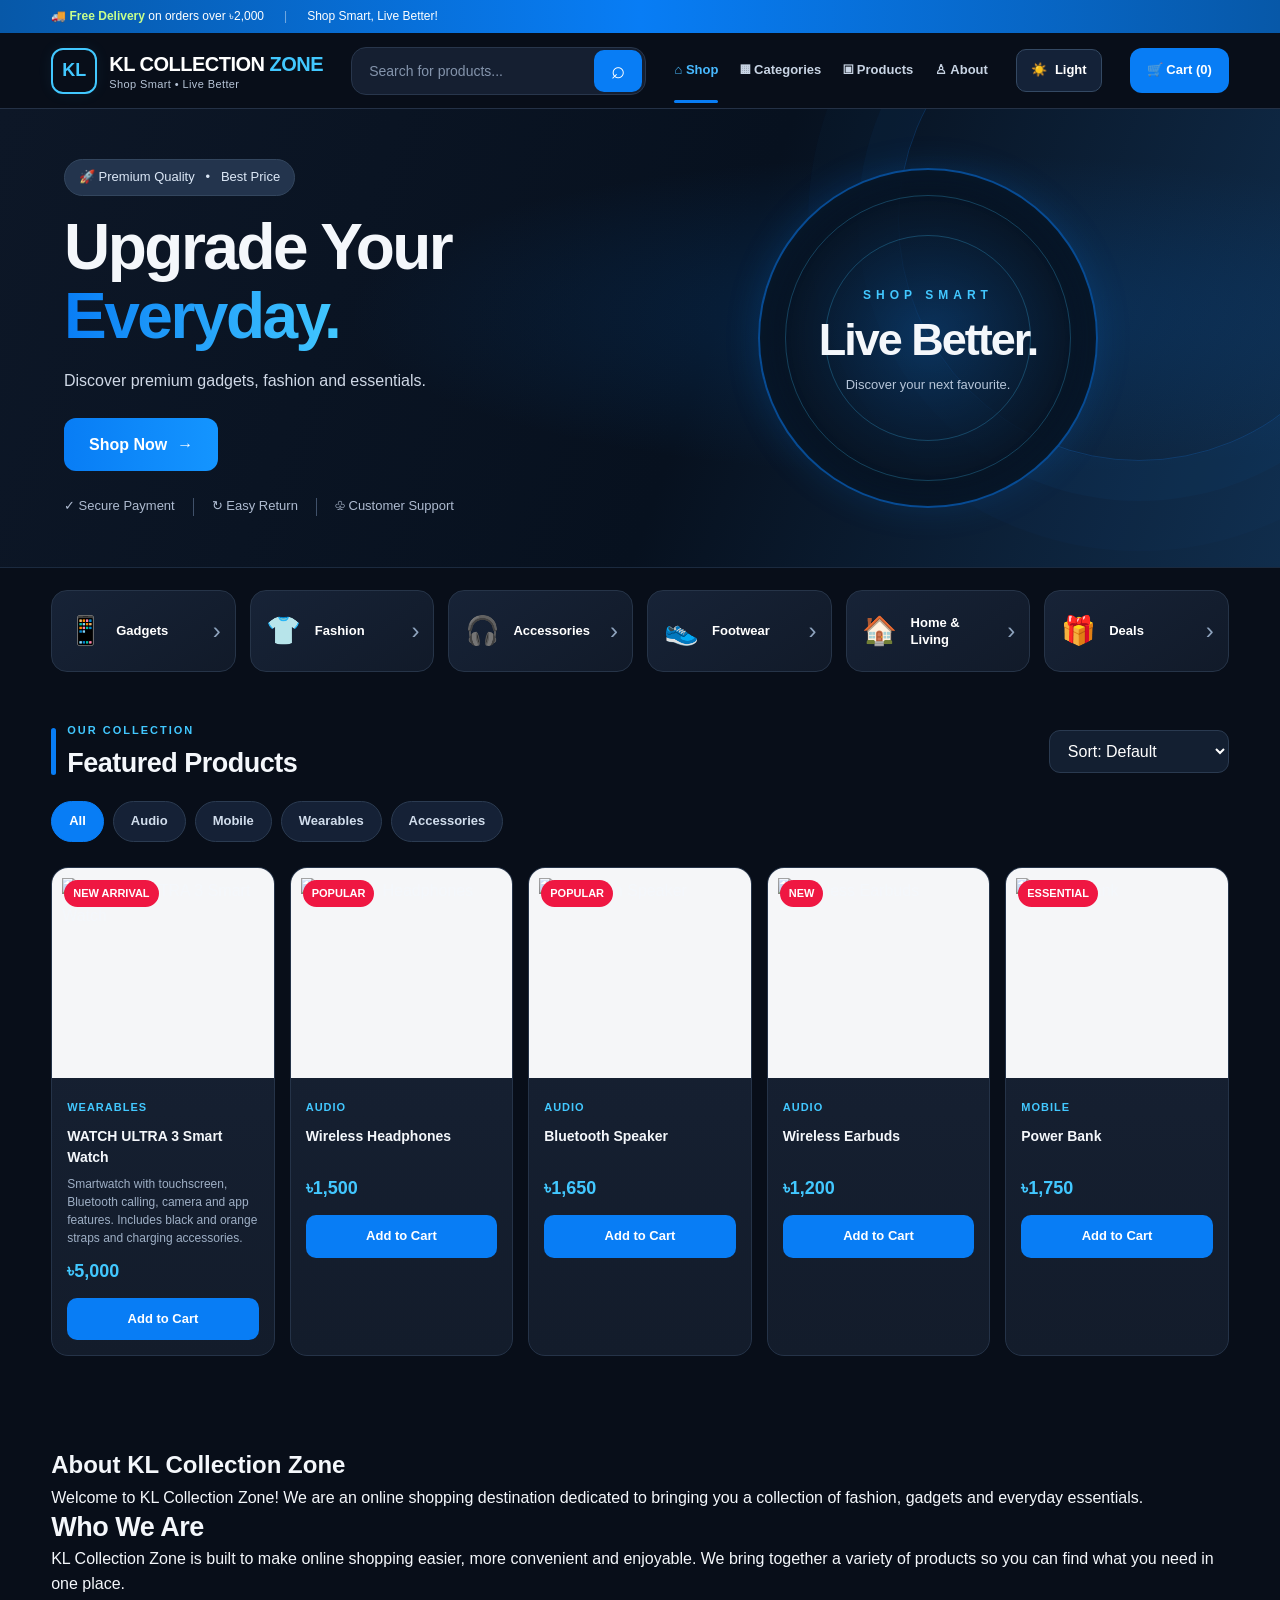
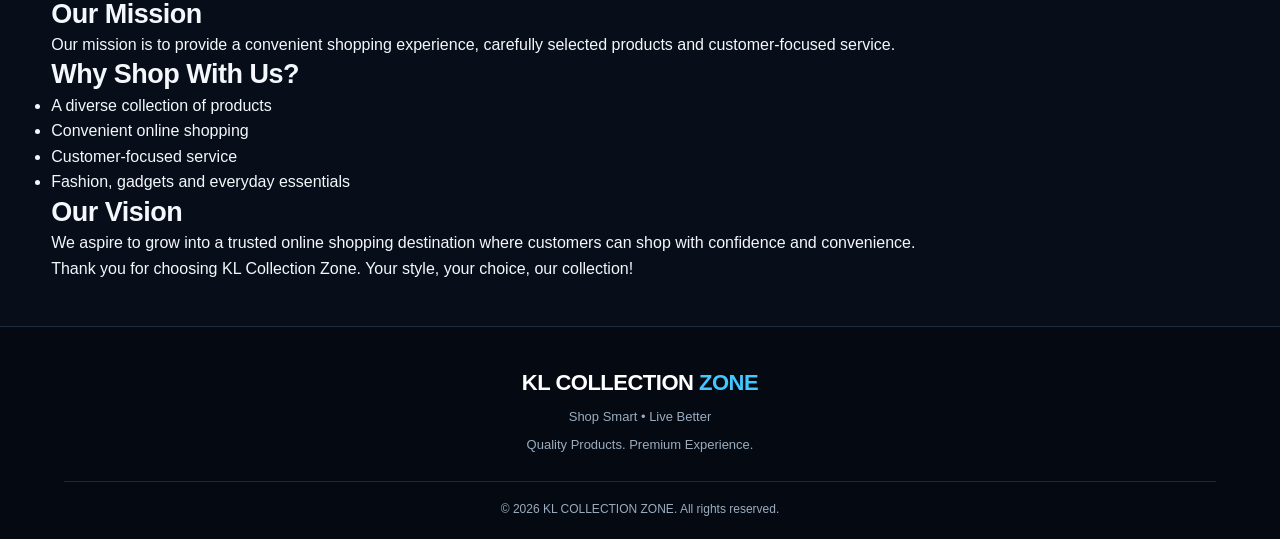
==== commit c00ef923: "Update index.html" ====
--- a/index.html
+++ b/index.html
@@ -164,16 +164,50 @@
 </section>
 
 <!-- About -->
-<section class="about" id="about">
-  <div class="about-inner">
-    <p class="eyebrow">ABOUT US</p>
-    <h2>KL COLLECTION ZONE</h2>
-    <p>
-      Your destination for electronics, smart gadgets
-      and everyday accessories.
-    </p>
-    <p>Quality Products. Premium Experience.</p>
-  </div>
+
+<section id="about">
+  <h1>About KL Collection Zone</h1>
+
+  <p>
+    Welcome to KL Collection Zone! We are an online shopping
+    destination dedicated to bringing you a collection of
+    fashion, gadgets and everyday essentials.
+  </p>
+
+  <h2>Who We Are</h2>
+  <p>
+    KL Collection Zone is built to make online shopping
+    easier, more convenient and enjoyable. We bring together
+    a variety of products so you can find what you need
+    in one place.
+  </p>
+
+  <h2>Our Mission</h2>
+  <p>
+    Our mission is to provide a convenient shopping
+    experience, carefully selected products and
+    customer-focused service.
+  </p>
+
+  <h2>Why Shop With Us?</h2>
+  <ul>
+    <li>A diverse collection of products</li>
+    <li>Convenient online shopping</li>
+    <li>Customer-focused service</li>
+    <li>Fashion, gadgets and everyday essentials</li>
+  </ul>
+
+  <h2>Our Vision</h2>
+  <p>
+    We aspire to grow into a trusted online shopping
+    destination where customers can shop with confidence
+    and convenience.
+  </p>
+
+  <p>
+    Thank you for choosing KL Collection Zone.
+    Your style, your choice, our collection!
+  </p>
 </section>
 
 <!-- Footer -->
--- a/style.css
+++ b/style.css
@@ -1764,3 +1764,188 @@
     font-size: 10px;
   }
 }
+
+
+
+/* ===================================
+   KL COLLECTION ZONE THEME SYSTEM
+=================================== */
+
+/* Theme Toggle Button */
+.theme-toggle {
+  display: inline-flex;
+  align-items: center;
+  justify-content: center;
+  gap: 8px;
+  padding: 10px 14px;
+  border-radius: 10px;
+  border: 1px solid #344963;
+  background: #142238;
+  color: #fff;
+  cursor: pointer;
+  font-weight: 700;
+  font-size: 13px;
+  transition: .25s;
+}
+
+.theme-toggle:hover {
+  transform: translateY(-2px);
+}
+
+/* LIGHT THEME */
+body.light-theme {
+  background: #f6f3e9;
+  color: #17231c;
+}
+
+body.light-theme .header {
+  background: #fffdf6;
+  color: #173d2b;
+  border-bottom: 1px solid #e8e2d4;
+}
+
+body.light-theme .logo {
+  color: #124c31;
+}
+
+body.light-theme .logo span,
+body.light-theme .hero h1 span {
+  color: #137844;
+}
+
+body.light-theme nav a {
+  color: #23392e;
+}
+
+body.light-theme nav a:hover {
+  color: #13804a;
+}
+
+body.light-theme .cart-button,
+body.light-theme .primary-button,
+body.light-theme .add-btn {
+  background: #137844;
+  color: #fff;
+}
+
+body.light-theme .hero {
+  background: linear-gradient(120deg, #f7f1e2, #e6efdf);
+}
+
+body.light-theme .eyebrow {
+  color: #137844;
+}
+
+body.light-theme .hero p {
+  color: #435347;
+}
+
+body.light-theme .filter {
+  background: #fffdf6;
+  color: #244131;
+  border-color: #d9dfd1;
+}
+
+body.light-theme .filter.active,
+body.light-theme .filter:hover {
+  background: #137844;
+  color: #fff;
+}
+
+body.light-theme .tools input,
+body.light-theme .tools select {
+  background: #fffdf6;
+  color: #17231c;
+  border-color: #d9dfd1;
+}
+
+body.light-theme .product-card {
+  background: #fffdf8;
+  border-color: #e5e2d8;
+  box-shadow: 0 5px 18px rgba(30, 60, 40, .06);
+}
+
+body.light-theme .product-image {
+  background: #fff;
+}
+
+body.light-theme .product-category {
+  color: #137844;
+}
+
+body.light-theme .product-description {
+  color: #657267;
+}
+
+body.light-theme .price {
+  color: #137844;
+}
+
+body.light-theme .product-tag {
+  background: #137844;
+  color: #fff;
+}
+
+body.light-theme .about {
+  background: #eaeede;
+}
+
+body.light-theme .about p {
+  color: #4b5c50;
+}
+
+body.light-theme footer {
+  background: #143b29;
+  color: #e5eee6;
+}
+
+body.light-theme .overlay {
+  background: rgba(20, 30, 20, .45);
+}
+
+body.light-theme .cart-drawer {
+  background: #fffdf6;
+  color: #17231c;
+}
+
+body.light-theme .cart-header {
+  color: #173d2b;
+}
+
+body.light-theme .close-button {
+  color: #173d2b;
+}
+
+body.light-theme .cart-item {
+  border-bottom-color: #d9dfd1;
+}
+
+body.light-theme .cart-footer {
+  border-top-color: #d9dfd1;
+}
+
+body.light-theme .empty-cart {
+  color: #657267;
+}
+
+/* Theme toggle in light mode */
+body.light-theme .theme-toggle {
+  background: #e7efe2;
+  color: #174b30;
+  border-color: #cbdac6;
+}
+
+/* Mobile */
+@media (max-width: 650px) {
+
+  .theme-toggle {
+    padding: 9px 12px;
+    font-size: 12px;
+  }
+
+  body.light-theme .header nav a {
+    background: #edf2e8;
+    border-color: #d9dfd1;
+    color: #174b30;
+  }
+}
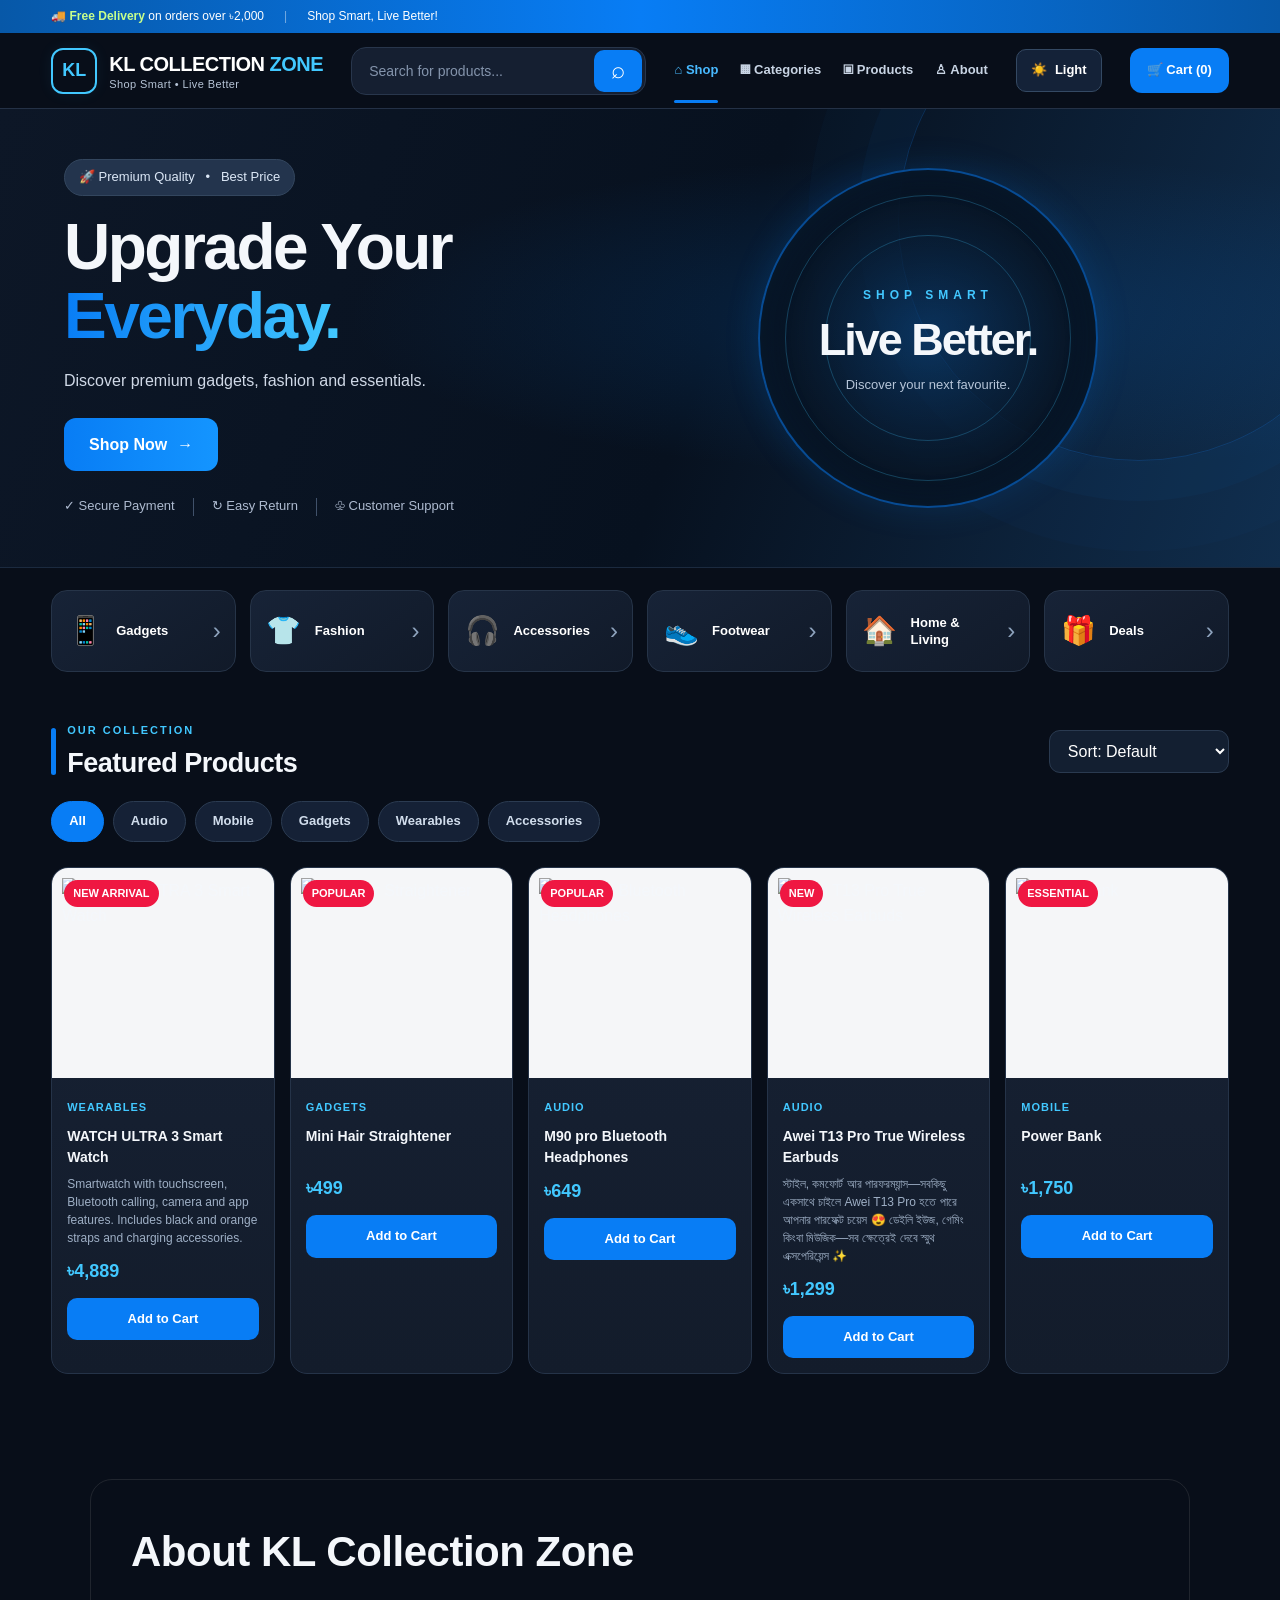
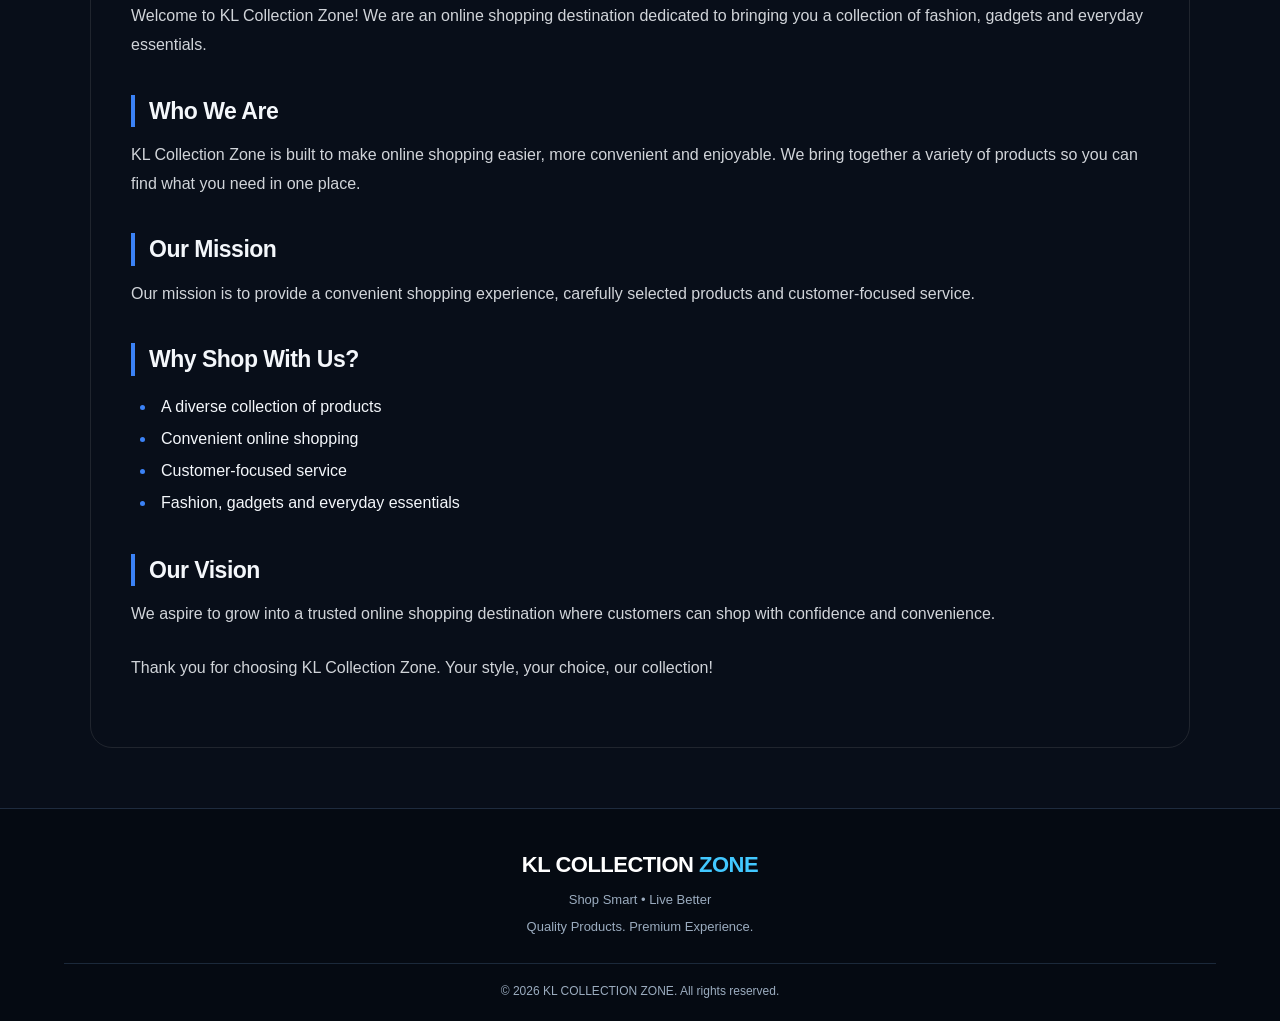
==== commit 83868c7e: "Update index.html" ====
--- a/index.html
+++ b/index.html
@@ -154,6 +154,7 @@
     <button class="filter active" data-filter="All">All</button>
     <button class="filter" data-filter="Audio">Audio</button>
     <button class="filter" data-filter="Mobile">Mobile</button>
+    <button class="filter" data-filter="Gadgets">Gadgets</button>
     <button class="filter" data-filter="Wearables">Wearables</button>
     <button class="filter" data-filter="Accessories">Accessories</button>
   </div>
--- a/style.css
+++ b/style.css
@@ -1949,3 +1949,120 @@
     color: #174b30;
   }
 }
+
+
+/* ===== KL COLLECTION ZONE ABOUT SECTION ===== */
+
+#about {
+  max-width: 1100px;
+  width: calc(100% - 40px);
+  margin: 60px auto;
+  padding: 45px 40px;
+  border: 1px solid var(--border-color, rgba(128,128,128,0.2));
+  border-radius: 22px;
+  background: var(--card-bg, transparent);
+  box-sizing: border-box;
+}
+
+/* Main heading */
+#about h1 {
+  font-size: clamp(28px, 4vw, 42px);
+  font-weight: 800;
+  line-height: 1.3;
+  margin: 0 0 22px;
+  letter-spacing: -0.5px;
+}
+
+/* Paragraphs */
+#about p {
+  font-size: 16px;
+  line-height: 1.8;
+  margin: 0 0 20px;
+  opacity: 0.85;
+}
+
+/* Sub headings */
+#about h2 {
+  font-size: 23px;
+  font-weight: 700;
+  margin: 35px 0 14px;
+  padding-left: 14px;
+  border-left: 4px solid #3b82f6;
+  line-height: 1.4;
+}
+
+/* List */
+#about ul {
+  padding-left: 25px;
+  margin: 15px 0 25px;
+}
+
+#about li {
+  font-size: 16px;
+  line-height: 2;
+  padding-left: 5px;
+}
+
+/* List marker */
+#about li::marker {
+  color: #3b82f6;
+}
+
+/* Hover effect on list */
+#about li {
+  transition: transform 0.2s ease;
+}
+
+#about li:hover {
+  transform: translateX(4px);
+}
+
+/* Section spacing */
+#about h2 + p {
+  margin-bottom: 25px;
+}
+
+/* Responsive design for mobile */
+@media (max-width: 768px) {
+  #about {
+    width: calc(100% - 24px);
+    margin: 30px auto;
+    padding: 28px 20px;
+    border-radius: 16px;
+  }
+
+  #about h1 {
+    font-size: 30px;
+  }
+
+  #about h2 {
+    font-size: 20px;
+    margin-top: 28px;
+  }
+
+  #about p {
+    font-size: 15px;
+    line-height: 1.75;
+  }
+
+  #about li {
+    font-size: 15px;
+    line-height: 1.8;
+  }
+}
+
+/* Extra small mobile devices */
+@media (max-width: 480px) {
+  #about {
+    width: calc(100% - 20px);
+    padding: 24px 16px;
+  }
+
+  #about h1 {
+    font-size: 26px;
+  }
+
+  #about h2 {
+    font-size: 19px;
+  }
+}
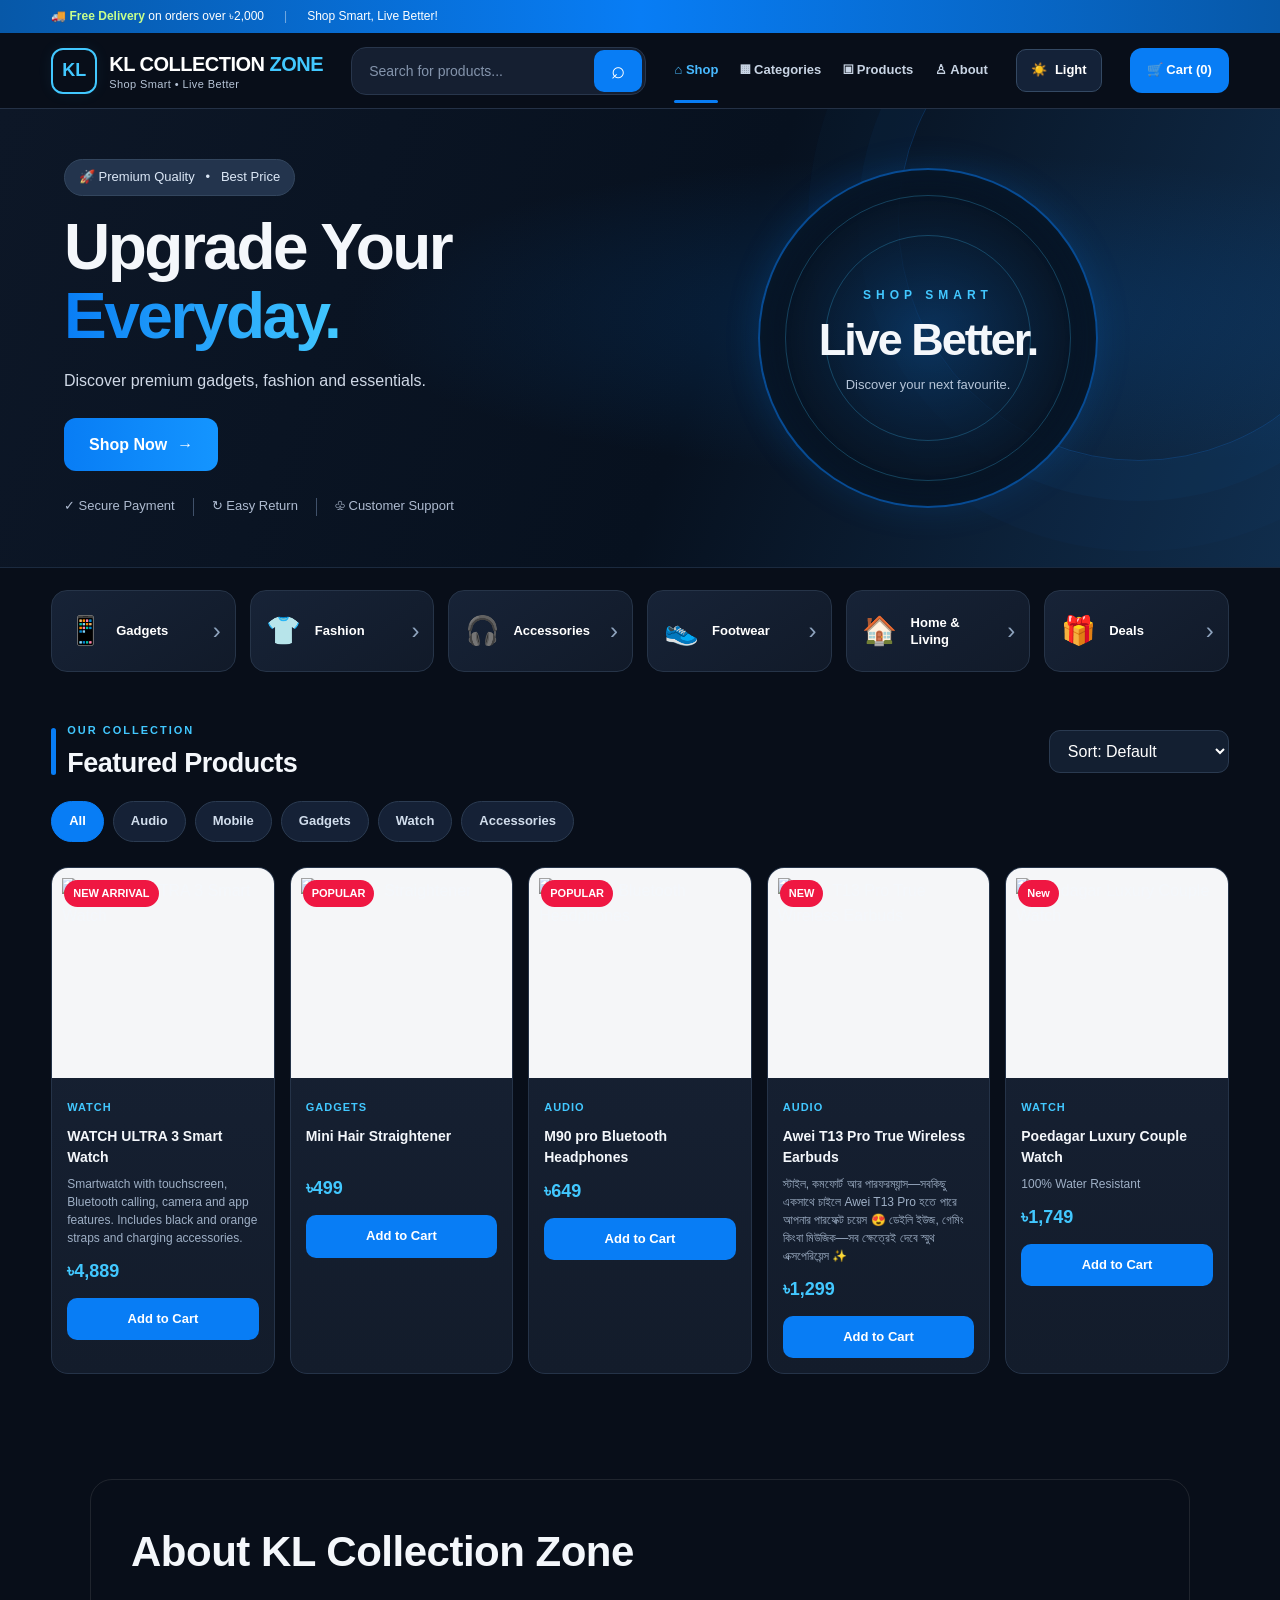
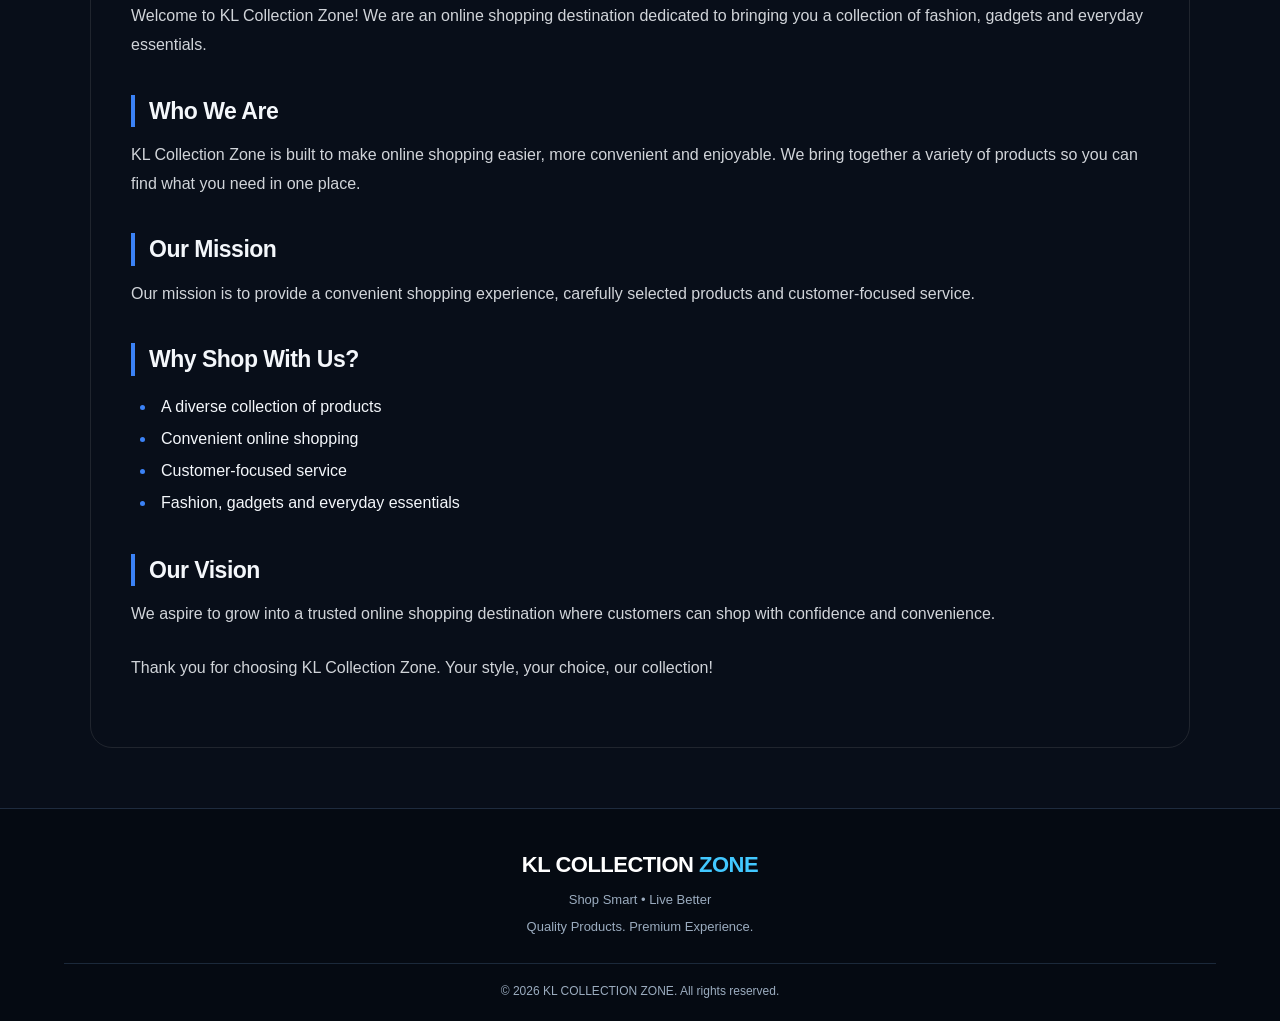
==== commit d20dd919: "Update index.html" ====
--- a/index.html
+++ b/index.html
@@ -155,7 +155,7 @@
     <button class="filter" data-filter="Audio">Audio</button>
     <button class="filter" data-filter="Mobile">Mobile</button>
     <button class="filter" data-filter="Gadgets">Gadgets</button>
-    <button class="filter" data-filter="Wearables">Wearables</button>
+    <button class="filter" data-filter="Watch">Watch</button>
     <button class="filter" data-filter="Accessories">Accessories</button>
   </div>
 
